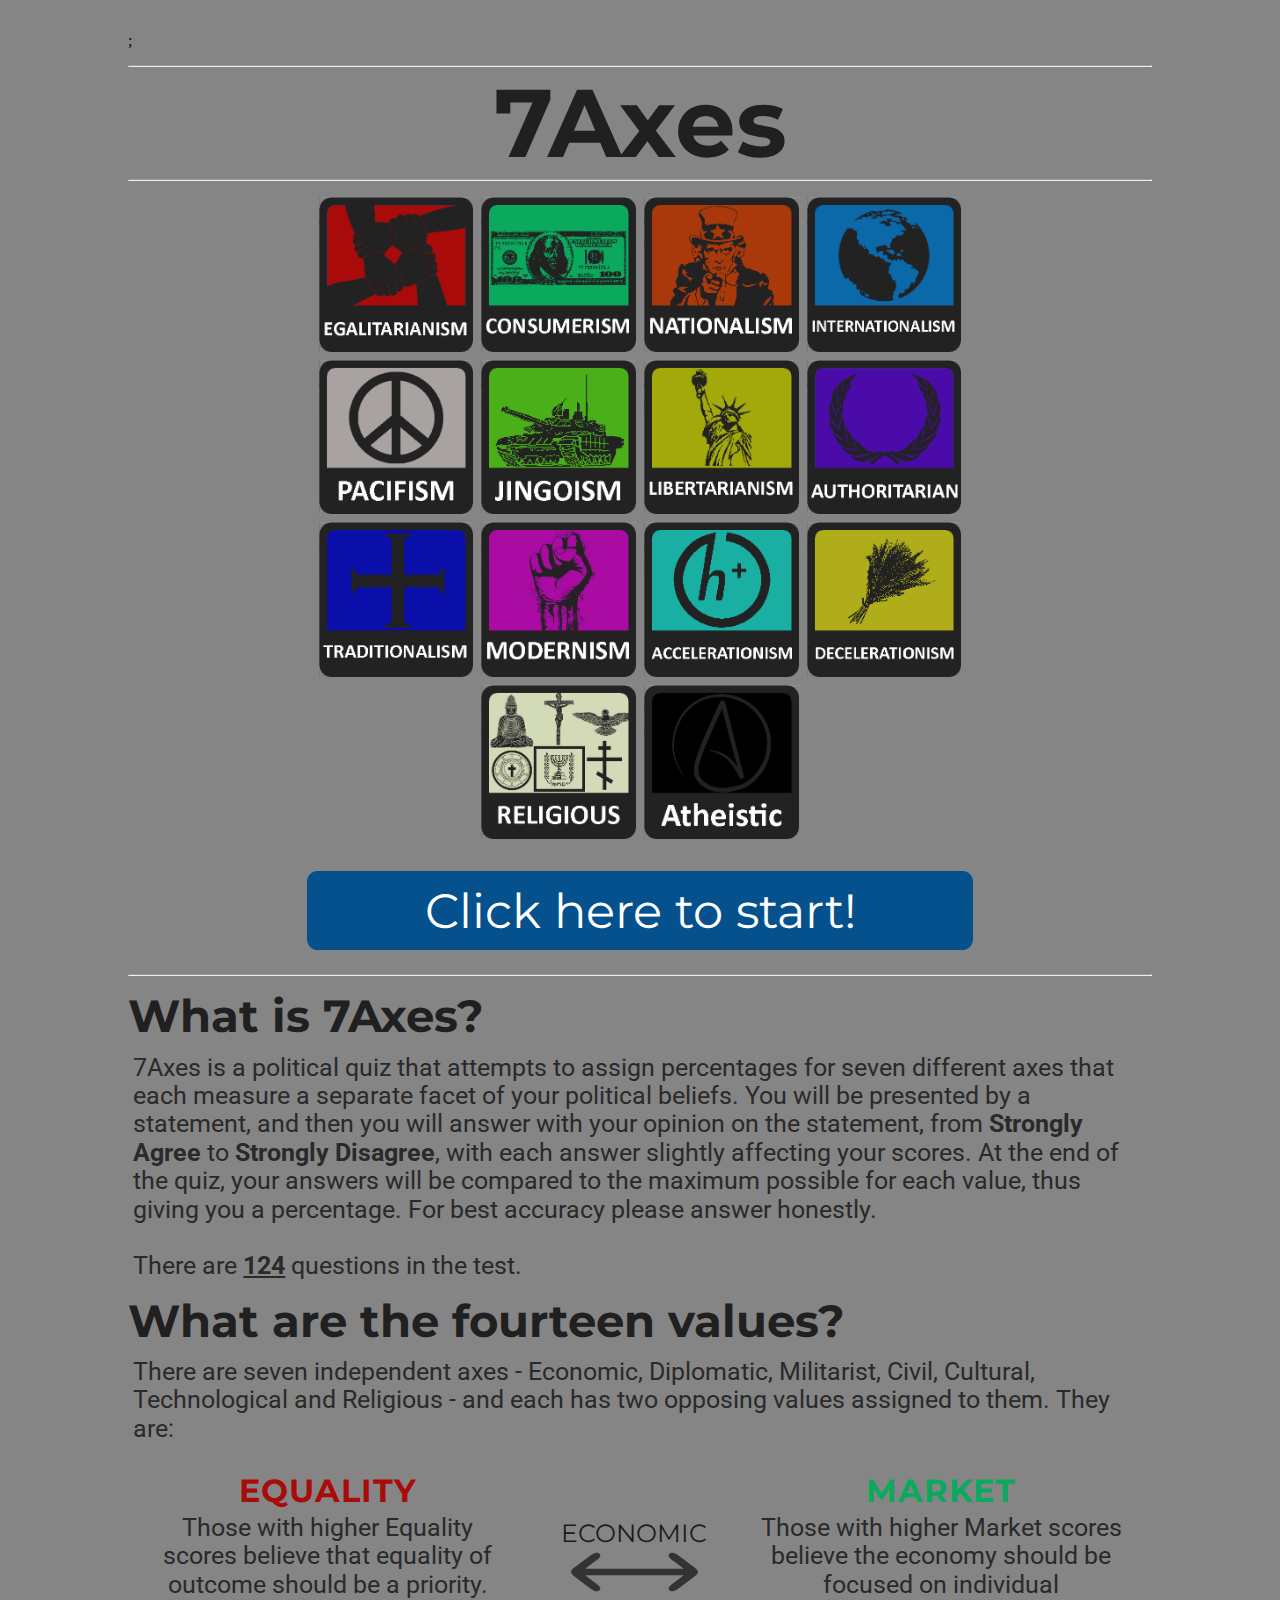
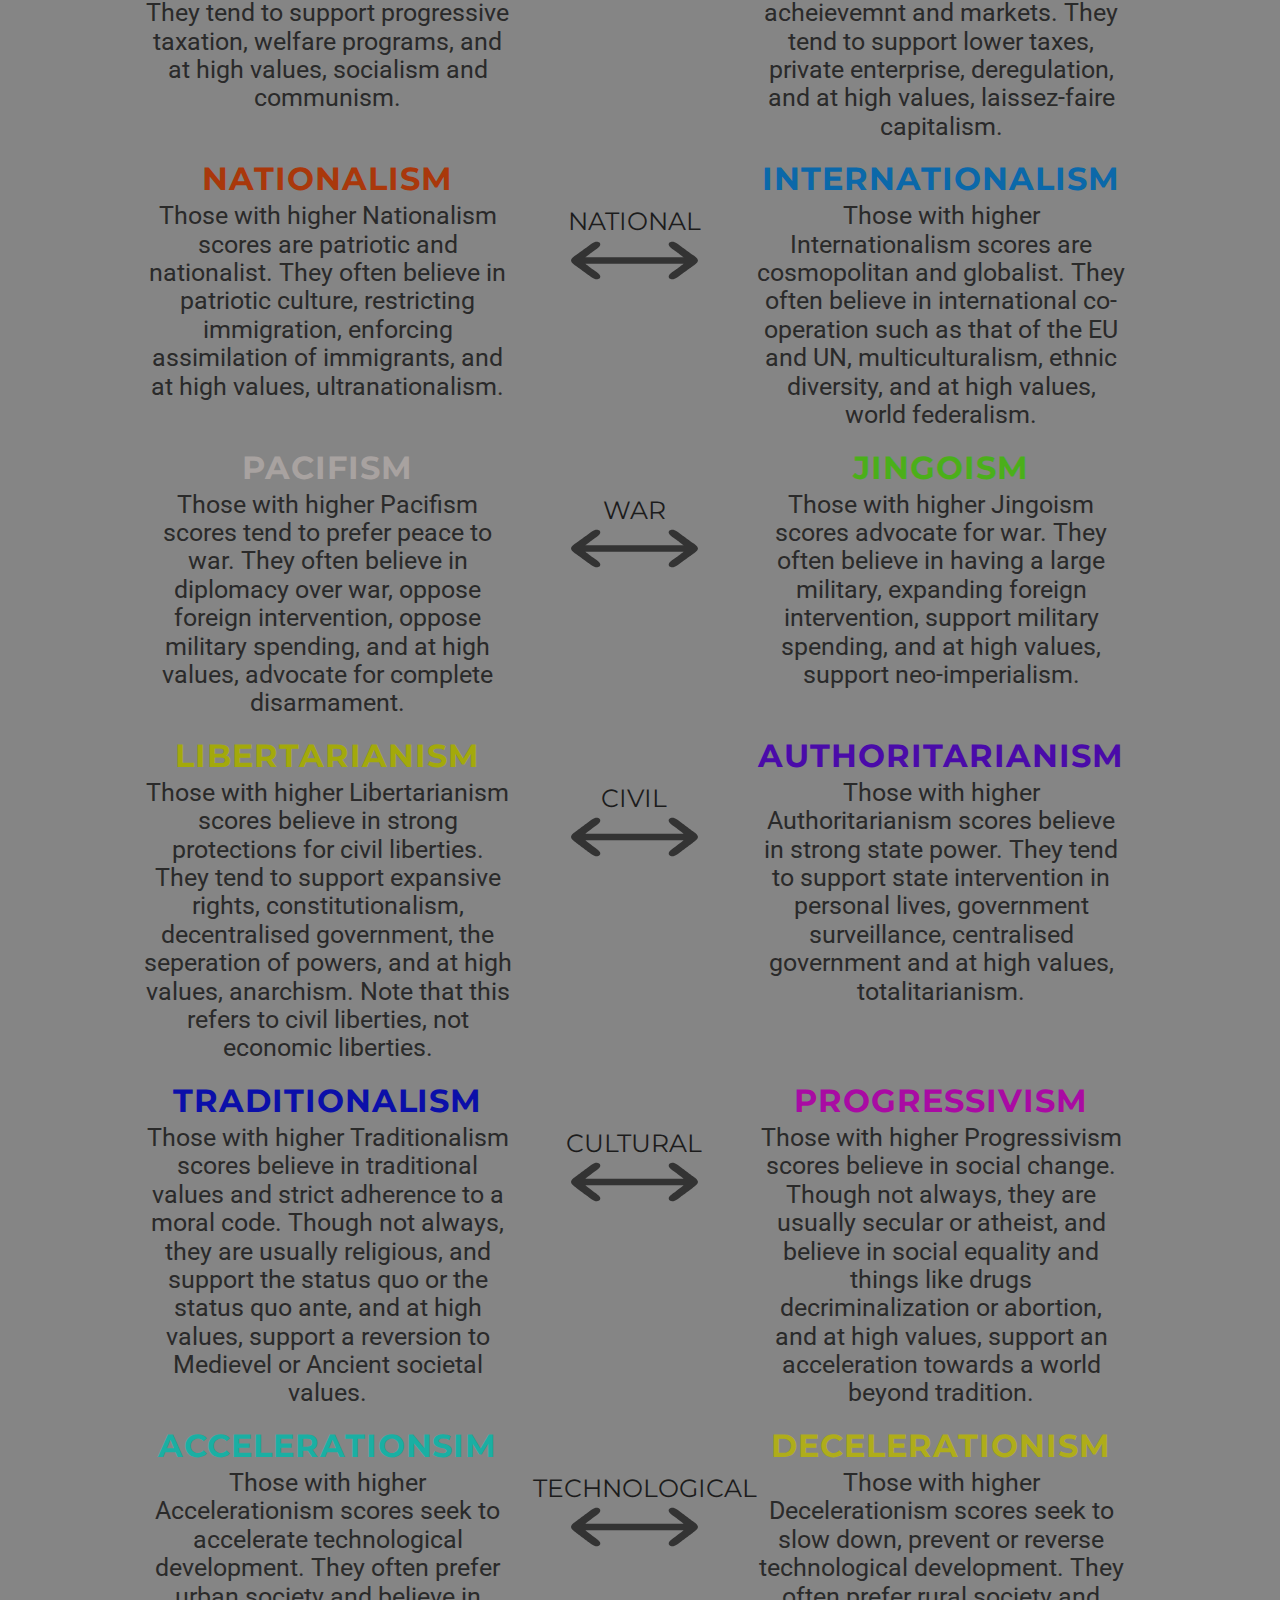
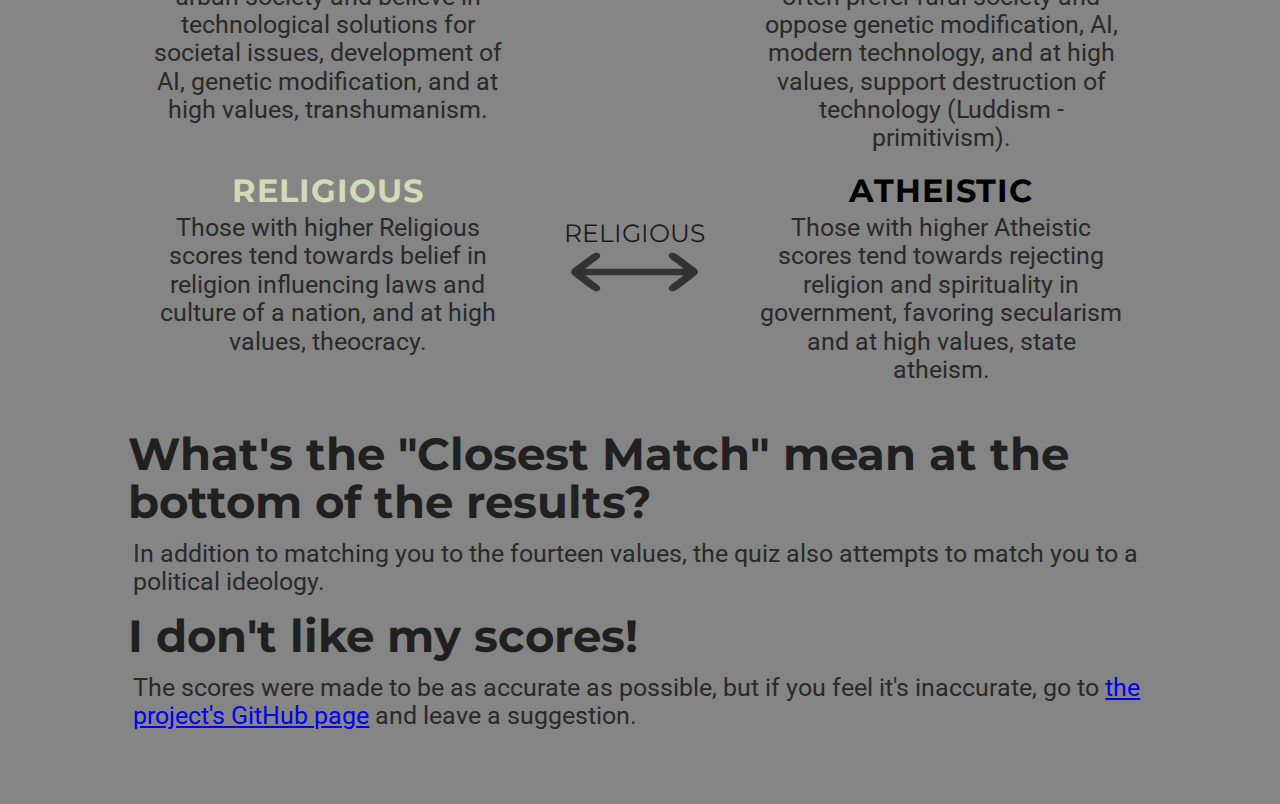
==== index.html @ 99ab6bab "Update index.html" ====
<head>
<link href="https://fonts.googleapis.com/css?family=Montserrat:300,400,700|Roboto:400,700" rel="stylesheet">
<link href='style.css' rel='stylesheet' type='text/css'>
<title>7Axes</title>
<link rel="icon" type="x-icon" href="icon.png">
<link rel="shortcut icon" type="x-icon" href="icon.png">
<meta charset="utf-8">
;


</script>

<div class="explanation_bg">
</div>
<hr>

</head>
<body>
<h1>7Axes</h1>
<hr>
<div class="center">
    <a href="#anchor"><img src="value_images/equality.png" class="quadcolumn"></a>
    <a href="#anchor"><img src="value_images/markets.png" class="quadcolumn"></a>
    <a href="#anchor"><img src="value_images/nation.png" class="quadcolumn"></a>
    <a href="#anchor"><img src="value_images/globe.png" class="quadcolumn"></a>
    <a href="#anchor"><img src="value_images/pacifism.png" class="quadcolumn"></a>
    <a href="#anchor"><img src="value_images/jingoism.png" class="quadcolumn"></a>
    <a href="#anchor"><img src="value_images/liberty.png" class="quadcolumn"></a>
    <a href="#anchor"><img src="value_images/authority.png" class="quadcolumn"></a>
    <a href="#anchor"><img src="value_images/tradition.png" class="quadcolumn"></a>
    <a href="#anchor"><img src="value_images/progress.png" class="quadcolumn"></a>
    <a href="#anchor"><img src="value_images/accel.png" class="quadcolumn"></a>
    <a href="#anchor"><img src="value_images/decel.png" class="quadcolumn"></a>
    <a href="#anchor"><img src="value_images/religious.png" class="quadcolumn"></a>
    <a href="#anchor"><img src="value_images/atheistic.png" class="quadcolumn"></a>
</div>
<br>
<button class="button" onclick="location.href='instructions.html';" style="font-size:36pt;">Click here to start!</button>
<br><hr>
<h2>What is 7Axes?</h2>
    <p>7Axes is a political quiz that attempts to assign percentages for seven different axes that each measure a separate facet of your political beliefs. You will be presented by a statement, and then you will answer with your opinion on the statement, from <b>Strongly Agree</b> to <b>Strongly Disagree</b>, with each answer slightly affecting your scores. At the end of the quiz, your answers will be compared to the maximum possible for each value, thus giving you a percentage. For best accuracy please answer honestly. <br /><br />
    There are <b><u><span id="numOfQuestions"></span></u></b> questions in the test.</p>

<h2><a id="anchor">What are the fourteen values?</a></h2>
    <p>There are seven independent axes - Economic, Diplomatic, Militarist, Civil, Cultural, Technological and Religious - and each has two opposing values assigned to them. They are:</p>
    <div class="explanation_bg">
        <div class="spacer">
            <div class="explanation_blurb_left">
                <p class="value"><b style="color:#a90b0b;">EQUALITY</b></p>
                <p class="blurb-text">
                    Those with higher Equality scores believe that equality of outcome should be a priority. They tend to support progressive taxation, welfare programs, and at high values, socialism and communism.
                </p>
            </div>
            <div class="explanation_axis">
                <p class="axis_name">ECONOMIC</p>
                <img class="arrow" src="double_arrow.svg"></img>
            </div>
            <div class="explanation_blurb_right">
                <p class="value"><b style="color:#0ba95d;">MARKET</b></p>
                <p class="blurb-text">
                    Those with higher Market scores believe the economy should be focused on individual acheievemnt and markets. They tend to support lower taxes, private enterprise, deregulation, and at high values, laissez-faire capitalism.
                </p>
            </div>
        </div>
        <div class="spacer">
            <div class="explanation_blurb_left">
                <p class="value"><b style="color:#a9380b;">NATIONALISM</b></p>
                <p class="blurb-text">
                    Those with higher Nationalism scores are patriotic and nationalist. They often believe in patriotic culture, restricting immigration, enforcing assimilation of immigrants, and at high values, ultranationalism.
                </p>
            </div>
            <div class="explanation_axis">
                <p class="axis_name">NATIONAL</p>
                <img class="arrow" src="double_arrow.svg"></img>
            </div>
            <div class="explanation_blurb_right">
                <p class="value"><b style="color:#0b68a9;">INTERNATIONALISM</b></p>
                <p class="blurb-text">
                    Those with higher Internationalism scores are cosmopolitan and globalist. They often believe in international co-operation such as that of the EU and UN, multiculturalism, ethnic diversity, and at high values, world federalism.
                </p>
            </div>
        </div>
        <div class="spacer">
            <div class="explanation_blurb_left">
                <p class="value"><b style="color:#a8a2a0;">PACIFISM</b></p>
                <p class="blurb-text">
                    Those with higher Pacifism scores tend to prefer peace to war. They often believe in diplomacy over war, oppose foreign intervention, oppose military spending, and at high values, advocate for complete disarmament.
                </p>
            </div>
            <div class="explanation_axis">
                <p class="axis_name">WAR</p>
                <img class="arrow" src="double_arrow.svg"></img>
            </div>
            <div class="explanation_blurb_right">
                <p class="value"><b style="color:#4baf1a;">JINGOISM</b></p>
                <p class="blurb-text">
                    Those with higher Jingoism scores advocate for war. They often believe in having a large military, expanding foreign intervention, support military spending, and at high values, support neo-imperialism.
                </p>
            </div>
        </div>
        <div class="spacer">
            <div class="explanation_blurb_left">
                <p class="value"><b style="color:#a3a90b;">LIBERTARIANISM</b></p>
                <p class="blurb-text">
                    Those with higher Libertarianism scores believe in strong protections for civil liberties. They tend to support expansive rights, constitutionalism, decentralised government, the seperation of powers, and at high values, anarchism. Note that this refers to civil liberties, not economic liberties.
                </p>
            </div>
            <div class="explanation_axis">
                <p class="axis_name">CIVIL</p>
                <img class="arrow" src="double_arrow.svg"></img>
            </div>
            <div class="explanation_blurb_right">
                <p class="value"><b style="color:#4a0ba9;">AUTHORITARIANISM</b></p>
                <p class="blurb-text">
                    Those with higher Authoritarianism scores believe in strong state power. They tend to support state intervention in personal lives, government surveillance, centralised government and at high values, totalitarianism.
                </p>
            </div>
        </div>
        <div class="spacer">
            <div class="explanation_blurb_left">
                <p class="value"><b style="color:#0b0fa9;">TRADITIONALISM</b></p>
                <p class="blurb-text">
                    Those with higher Traditionalism scores believe in traditional values and strict adherence to a moral code. Though not always, they are usually religious, and support the status quo or the status quo ante, and at high values, support a reversion to Medievel or Ancient societal values.
                </p>
            </div>
            <div class="explanation_axis">
                <p class="axis_name">CULTURAL</p>
                <img class="arrow" src="double_arrow.svg"></img>
            </div>
            <div class="explanation_blurb_right">
                <p class="value"><b style="color:#a90ba3;">PROGRESSIVISM</b></p>
                <p class="blurb-text">
                    Those with higher Progressivism scores believe in social change. Though not always, they are usually secular or atheist, and believe in social equality and things like drugs decriminalization or abortion, and at high values, support an acceleration towards a world beyond tradition.
                </p>
            </div>
        </div>
        <div class="spacer">
            <div class="explanation_blurb_left">
                <p class="value"><b style="color:#1aafa3;">ACCELERATIONSIM</b></p>
                <p class="blurb-text">
                    Those with higher Accelerationism scores seek to accelerate technological development. They often prefer urban society and believe in technological solutions for societal issues, development of AI, genetic modification, and at high values, transhumanism.
                </p>
            </div>
            <div class="explanation_axis">
                <p class="axis_name">TECHNOLOGICAL</p>
                <img class="arrow" src="double_arrow.svg"></img>
            </div>
            <div class="explanation_blurb_right">
                <p class="value"><b style="color:#afad1a;">DECELERATIONISM</b></p>
                <p class="blurb-text">
                    Those with higher Decelerationism scores seek to slow down, prevent or reverse technological development. They often prefer rural society and oppose genetic modification, AI, modern technology, and at high values, support destruction of technology (Luddism - primitivism).
                </p>
            </div>
        </div>
        <div class="spacer">
            <div class="explanation_blurb_left">
                <p class="value"><b style="color:#d2dab7;">RELIGIOUS</b></p>
                <p class="blurb-text">
                    Those with higher Religious scores tend towards belief in religion influencing laws and culture of a nation, and at high values, theocracy.
                </p>
            </div>
            <div class="explanation_axis">
                <p class="axis_name">RELIGIOUS</p>
                <img class="arrow" src="double_arrow.svg"></img>
            </div>
            <div class="explanation_blurb_right">
                <p class="value"><b style="color:#000000;">ATHEISTIC</b></p>
                <p class="blurb-text">
                     Those with higher Atheistic scores tend towards rejecting religion and spirituality in government, favoring secularism and at high values, state atheism.
                </p>
            </div>
        </div>
        <br/>
    </div>

<h2 style="margin-top: 17pt;">What's the "Closest Match" mean at the bottom of the results?</h2>
    <p>In addition to matching you to the fourteen values, the quiz also attempts to match you to a political ideology.</p>
<h2>I don't like my scores!</h2>
    <p>The scores were made to be as accurate as possible, but if you feel it's inaccurate, go to <a href="https://github.com/Tomaasci/better7axes/">the project's GitHub page</a> and leave a suggestion.</p> <br/>
<br>

<!-- This is the script for the page itself -->
<script type="application/javascript"src="questions.js"></script>
<script type="text/javascript">
    document.getElementById("numOfQuestions").innerHTML = questions.length;
</script>
</body>
---- style.css ----
html {
    background-color: #858585;
    padding: 0px;
    scroll-behavior: smooth;
}
body {
    width: 80%;
    min-height: calc(100vh - 4em);
    margin: 0 auto;
    padding: 2em;
    background-color: #858585;
    border-color: #858585;
    border-left-style: solid;
    border-right-style: solid;
    border-width: 20px;
}
p {
    color: #2a2a2a;
    font-family: 'Roboto', sans-serif;
    font-size: 18.5pt;
    line-height: 1.15;
    margin: 4pt;
}

p.value {
    margin-top: 22px;
    margin-bottom: 22px;
    text-indent: -16pt;
    margin-left: 20pt;
    font-size: 24pt;
    line-height: 2.11666656px;
    letter-spacing: 0.03em;
    font-family: 'Montserrat';
}

p.axis_name {
    margin-top: 50px;
    color: #1c1c1c;
    font-size: 19pt;
    font-family: 'Montserrat';
}
p.question {
    margin: 16pt auto;
    color: #202020;
    font-family: 'Montserrat', sans-serif;
    font-weight: normal;
    width: 70%;
    min-width: 500pt;
    min-height: 144pt;
    background-color: #858585;
    padding: 16pt;
    border-radius: 16pt;
    font-size: 36pt;
    display: flex;
    justify-content: center;
    align-items: center;
    text-align: center;

}
h1 {
    color: #202020;
    font-family: 'Montserrat', sans-serif;
    font-size: 72pt;
    text-align: center;
    line-height: 72pt;
    margin-top: 0pt;
    margin-bottom: 0pt;
}
h2 {
    color: #202020;
    font-family: 'Montserrat', sans-serif;
    font-size: 34pt;
    line-height: 36pt;
    margin-top: 12pt;
    margin-bottom: 10pt;
}
li {
    font-size: 16pt;
    text-indent: 16pt;
}
a {
    font-family: inherit;
}
div.center {
    background-color: #858585;
    font-family: 'Montserrat', sans-serif;
    border-radius: 8pt;
    padding: 6pt;
    color: gray;
    width: 50%;
    min-width: 488pt;
    text-align: center;
    text-decoration: none;
    display: block;
    font-size: 24pt;
    margin: auto;
}
img.quadcolumn {
    width: 23.75%;
    transition: transform .3s;
}
img.quadcolumn:hover {
    transform: scale(1.05);
  }
div.quadcolumn {
    width: 23.75%;
}
div.axis_name {
    color: #202020;
    font-size: 19pt;
    font-family: 'Montserrat';
    display: inline-block;
    padding-bottom: 8.65pt;
}
.spacer {
    display: flex;
}
.spacer > div{
    margin-top: 10px;
    display: inline-block;
    *display: inline; /* For IE7 */
    text-align: center;
}
.button {
    background-color: #05518e;
    font-family: 'Montserrat', sans-serif;
    border: none;
    border-radius: 8pt;
    color: white;
    padding: 8pt;
    width: 50%;
    min-width: 500pt;
    text-align: center;
    text-decoration: none;
    display: block;
    font-size: 24pt;
    margin: -2px auto;
    cursor: pointer;
}
.button:hover, .button:focus { background: #000000; }
.stronglyAgree { background: #004e06; }
.stronglyAgree:hover, .stronglyAgree:focus { background: #000000; }
.agree { background: #32a13a; }
.agree:hover, .agree:focus { background: #000000; }
.somewhatAgree { background: #67de6f; }
.somewhatAgree:hover, .agree:focus { background: #000000; }
.neutral { background: #5c5c5c; }
.neutral:hover, .neutral:focus { background: #000000; }
.somewhatDisagree { background: #df6868; }
.somewhatDisagree:hover, .disagree:focus { background: #000000; }
.disagree { background: #a13232; }
.disagree:hover, .disagree:focus { background: #000000; }
.stronglyDisagree { background: #4e0000; }
.stronglyDisagree:hover, .stronglyDisagree:focus { background: #000000; }

.small_button, .small_button_off {
    background-color: #202020;
    font-family: 'Montserrat', sans-serif;
    border: none;
    border-radius: 8pt;
    color: gray;
    padding: 8pt;
    width: 10%;
    min-width: 100pt;
    text-align: center;
    text-decoration: none;
    display: block;
    font-size: 18pt;
    margin: -2px auto;
    cursor: pointer;
}

.small_button:hover, .small_button:focus {
    background: #222;
}

.small_button_off {
    background-color: #858585;
    color: #202020;
    border: 2px solid #888;
    cursor: not-allowed;
    margin: -4px auto;
}
.arrow {
    width: 60%;
    height: auto;
}
div.explanation_blurb_left {
    vertical-align: top;
    width: 37%;
    margin-left: 1%;
    margin-right: 1%;
}
div.explanation_blurb_right {
    vertical-align: top;
    width: 37%;
    margin-left: 1%;
    margin-right: 1%;
}
div.explanation_axis {
    width: 20.9%;
    vertical-align: top;
}
div.axis {
    width: 100%;
    display: flex;
    align-items: center;
    justify-content: center;
}
div.bar {
    height: 36pt;
    line-height: 36pt;
    padding: 8pt;
    margin-top: 4pt;
    margin-bottom: 4pt;
    border-width: 4px;
    border-right-width: 1px;
    border-top-style: solid;
    border-bottom-style: solid;
    border-color: #202020;
    background-color: #858585;
    display: block;
    width: 50%;
}
div.text-wrapper {
    font-family: 'Montserrat', sans-serif;
    font-size: 36pt;
    line-height: 36pt;
    color: #222222;
    display: inline-block;
}
div.equality {
    background-color: #ff0000;
    text-align: left;
    border-right-style: solid;
}
div.wealth {
    background-color: #00bb66;
    text-align: right;
    border-left-style: solid;
}
div.liberty {
    background-color: #fff000;
    text-align: left;
    border-right-style: solid;
}
div.authority {
    background-color: #000fff;
    text-align: right;
    border-left-style: solid;
}
div.peace { /* Globalism */
    background-color: #40c0ff;
    text-align: right;
    border-left-style: solid;
}
div.jingoism {
    background-color: #277700;
    text-align: left;
    border-right-style: solid;
}
div.pacifism {
    background-color: #c0c0c0;
    text-align: right;
    border-left-style: solid;
}
div.might { /*Nationalism IG*/
    background-color: #ffa000;
    text-align: left;
    border-right-style: solid;
}
div.progress {
    background-color: #ff00ff;
    text-align: right;
    border-left-style: solid;
}
div.tradition {
    background-color: #910091;
    text-align: left;
    border-right-style: solid;
}
div.accel {
    background-color: #00ffff;
    text-align: left;
    border-right-style: solid;
}
div.decel {
    background-color: #00ff00;
    text-align: right;
    border-left-style: solid;
}
div.religious {
    background-color: #eeffa0;
    text-align: left;
    border-right-style: solid;
}
div.atheistic {
    background-color: #000000;
    text-align: right;
    border-left-style: solid;
}
span.weight-300 {
    font-weight: 300;
}
.explanation_bg {
    background-color: #858585;
    border-radius: 25px;
    margin-top: 15px;
}
#banner {
    border-color: #121212;
    border-style: solid;
    border-width: 4px;
    border-radius: 12pt;
    display: block;
    margin: 12pt;
    margin-left: auto;
    margin-right: auto;
}
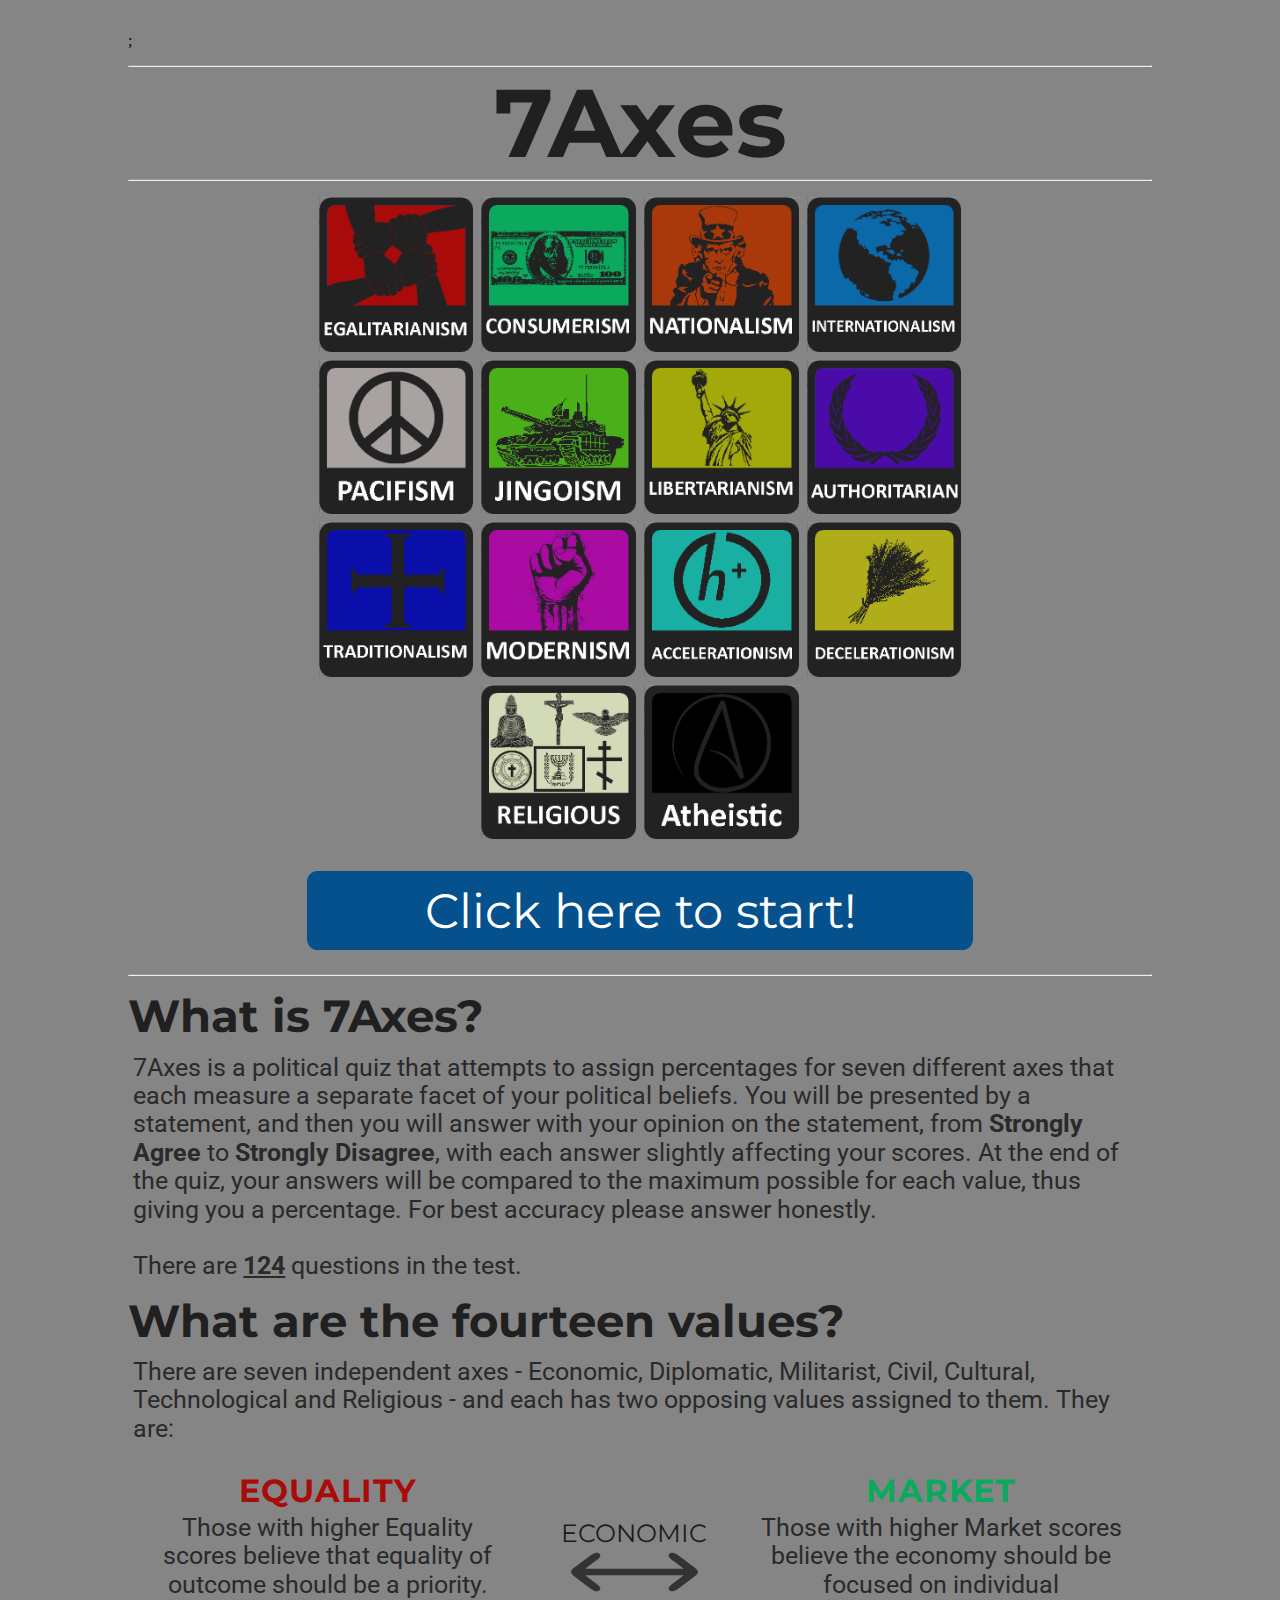
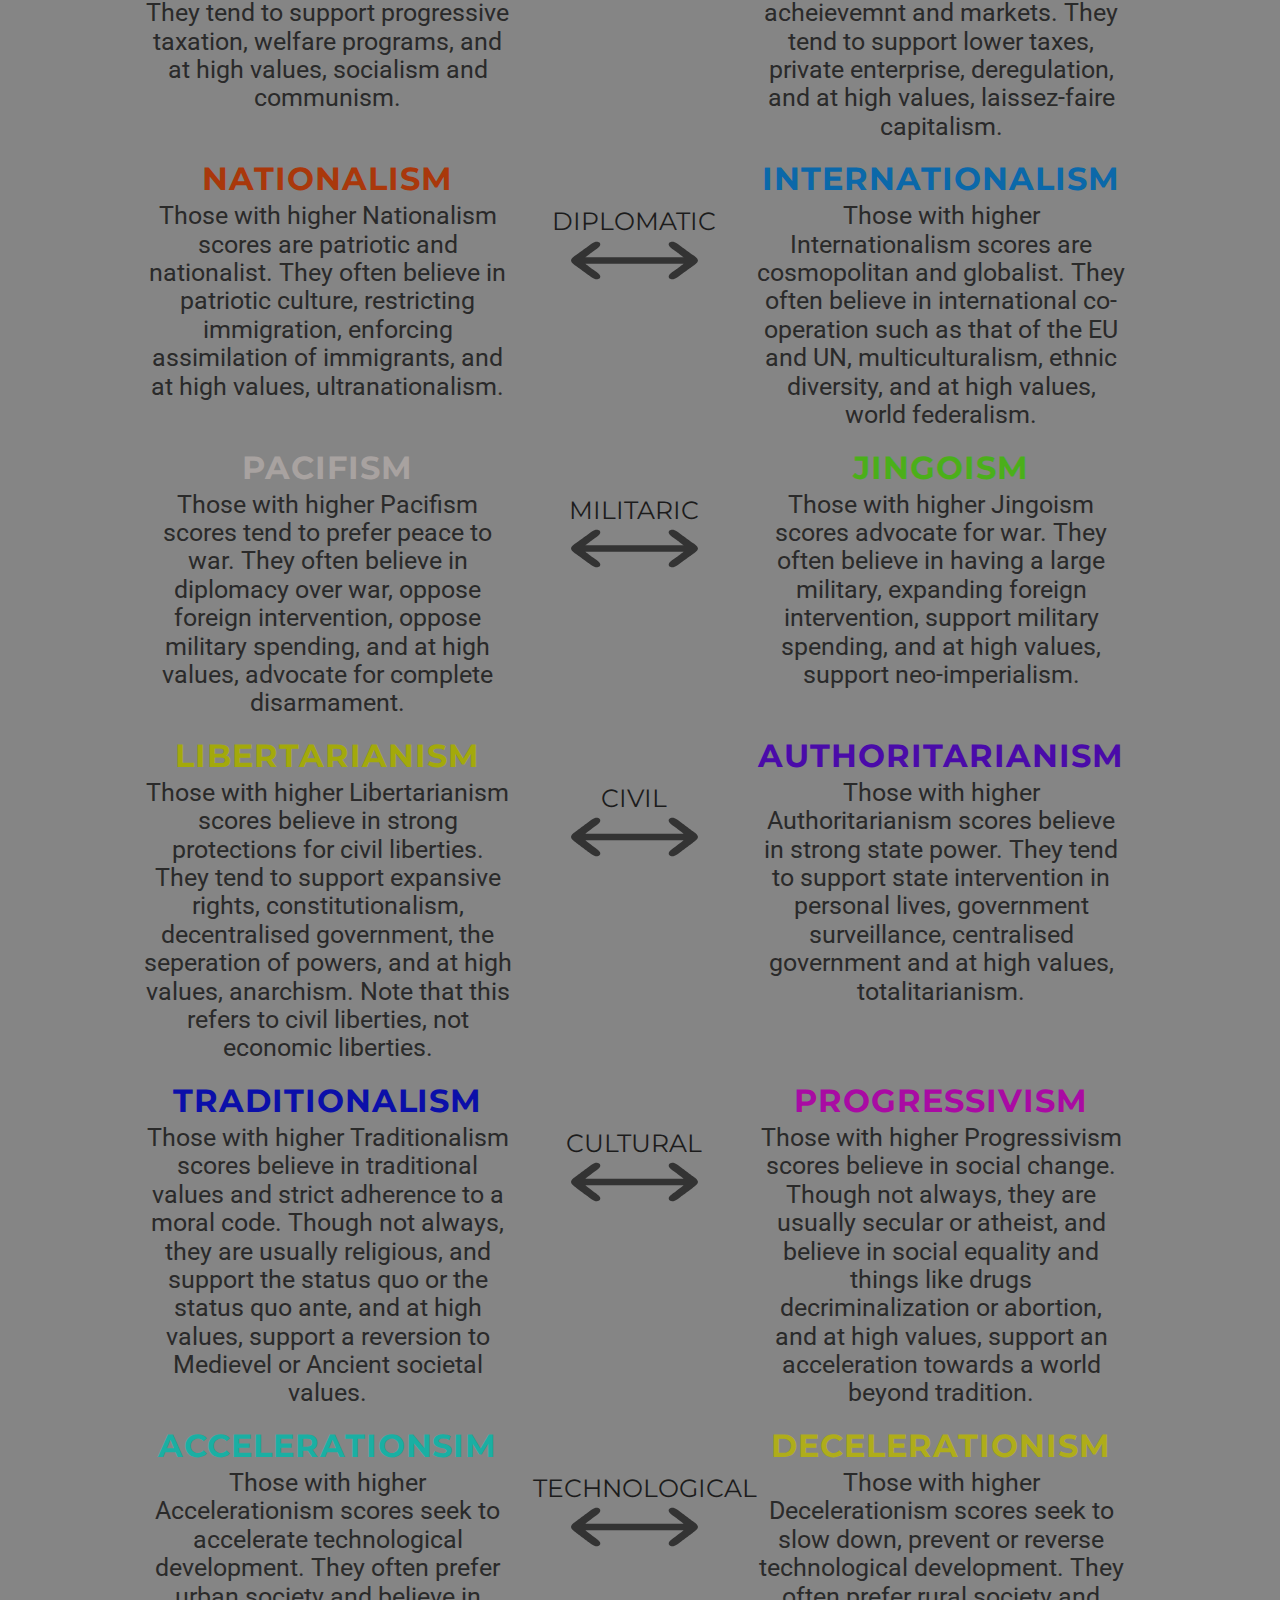
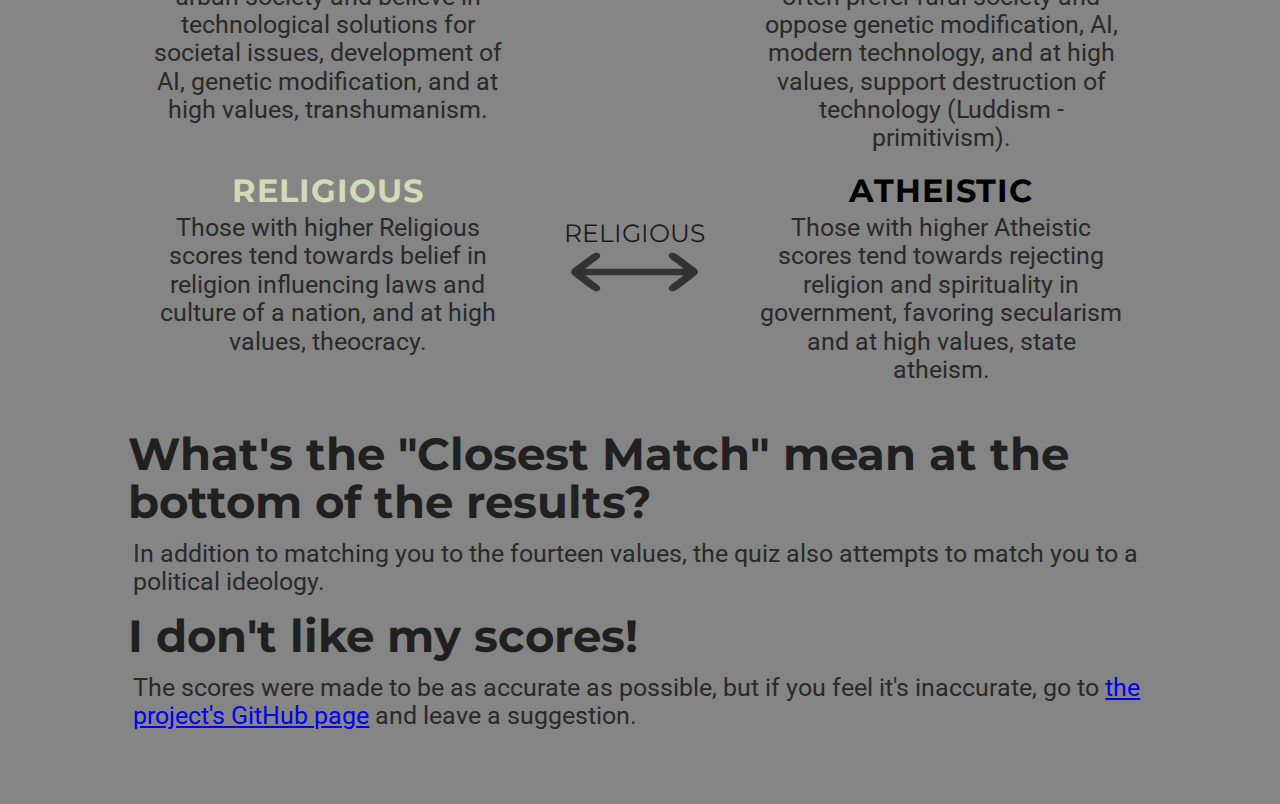
==== commit ffc33125: "Update index.html" ====
--- a/index.html
+++ b/index.html
@@ -70,7 +70,7 @@
                 </p>
             </div>
             <div class="explanation_axis">
-                <p class="axis_name">NATIONAL</p>
+                <p class="axis_name">DIPLOMATIC</p>
                 <img class="arrow" src="double_arrow.svg"></img>
             </div>
             <div class="explanation_blurb_right">
@@ -88,7 +88,7 @@
                 </p>
             </div>
             <div class="explanation_axis">
-                <p class="axis_name">WAR</p>
+                <p class="axis_name">MILITARIC</p>
                 <img class="arrow" src="double_arrow.svg"></img>
             </div>
             <div class="explanation_blurb_right">
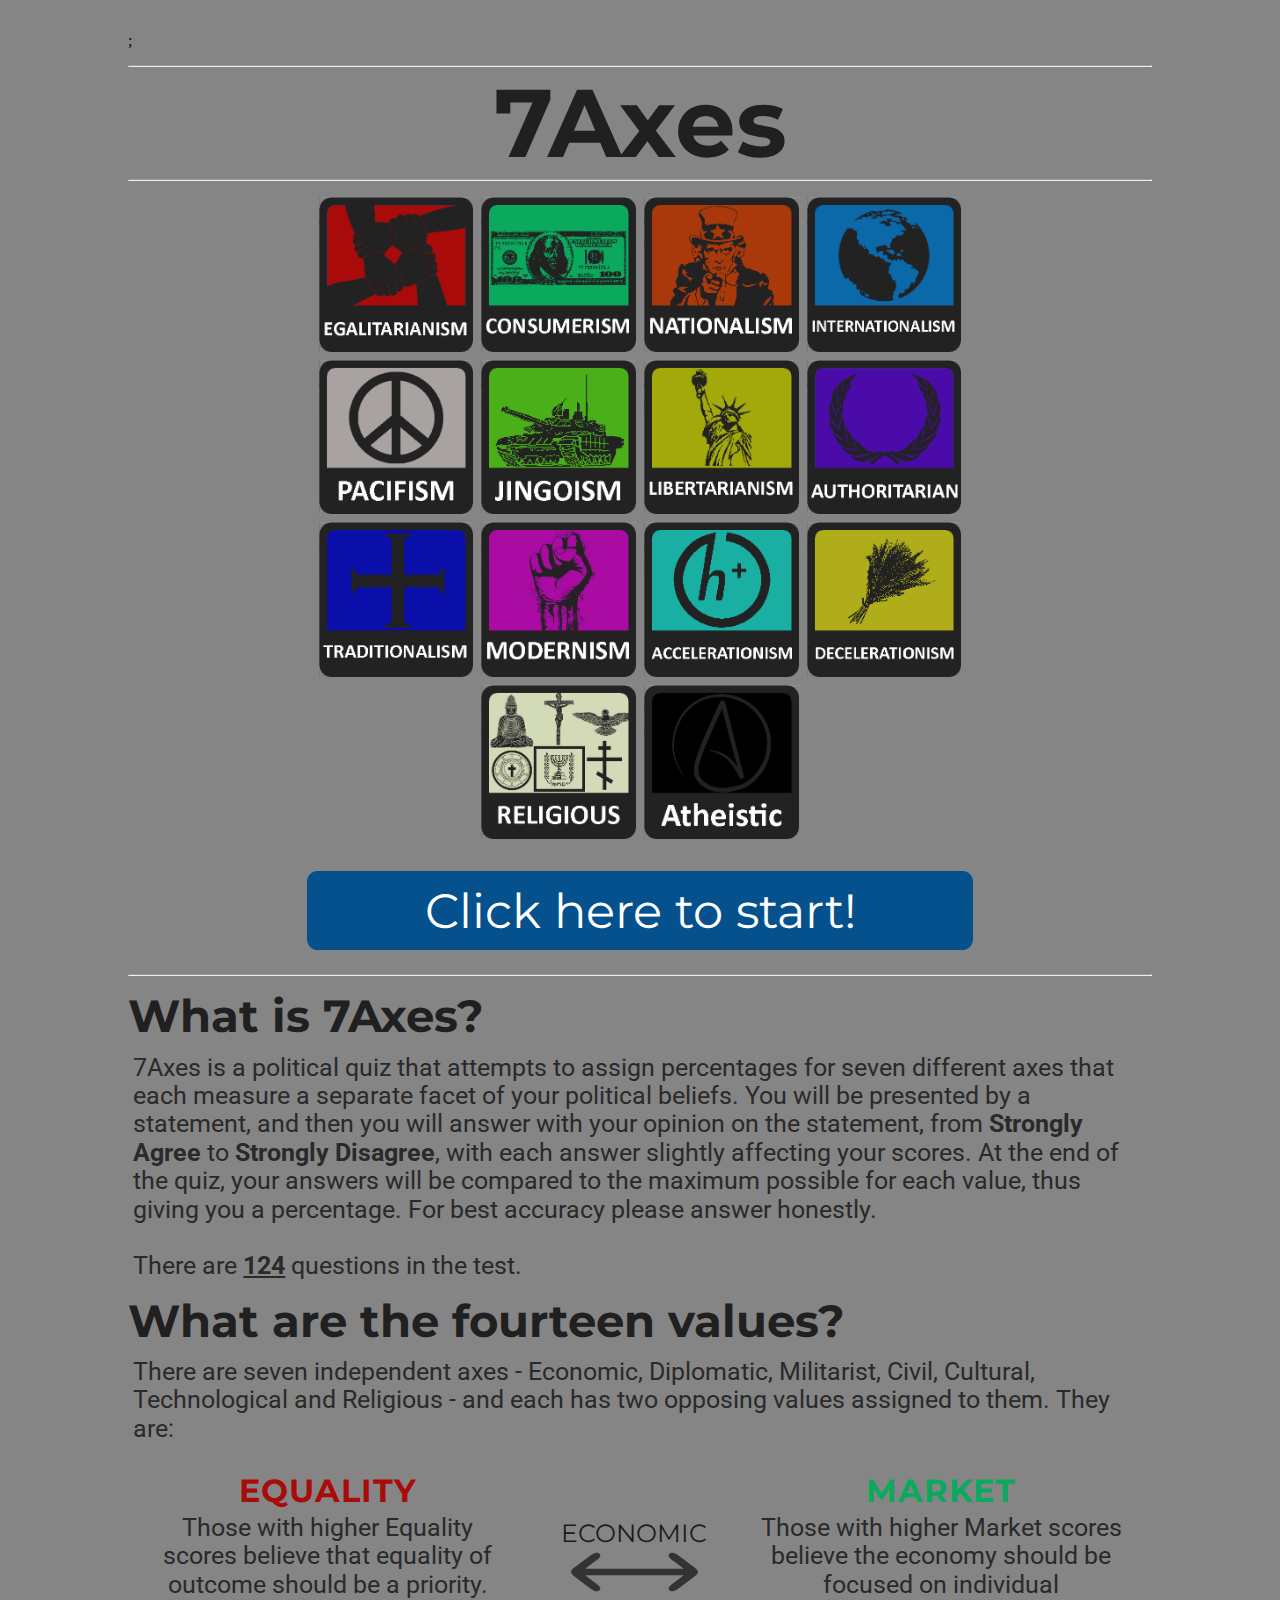
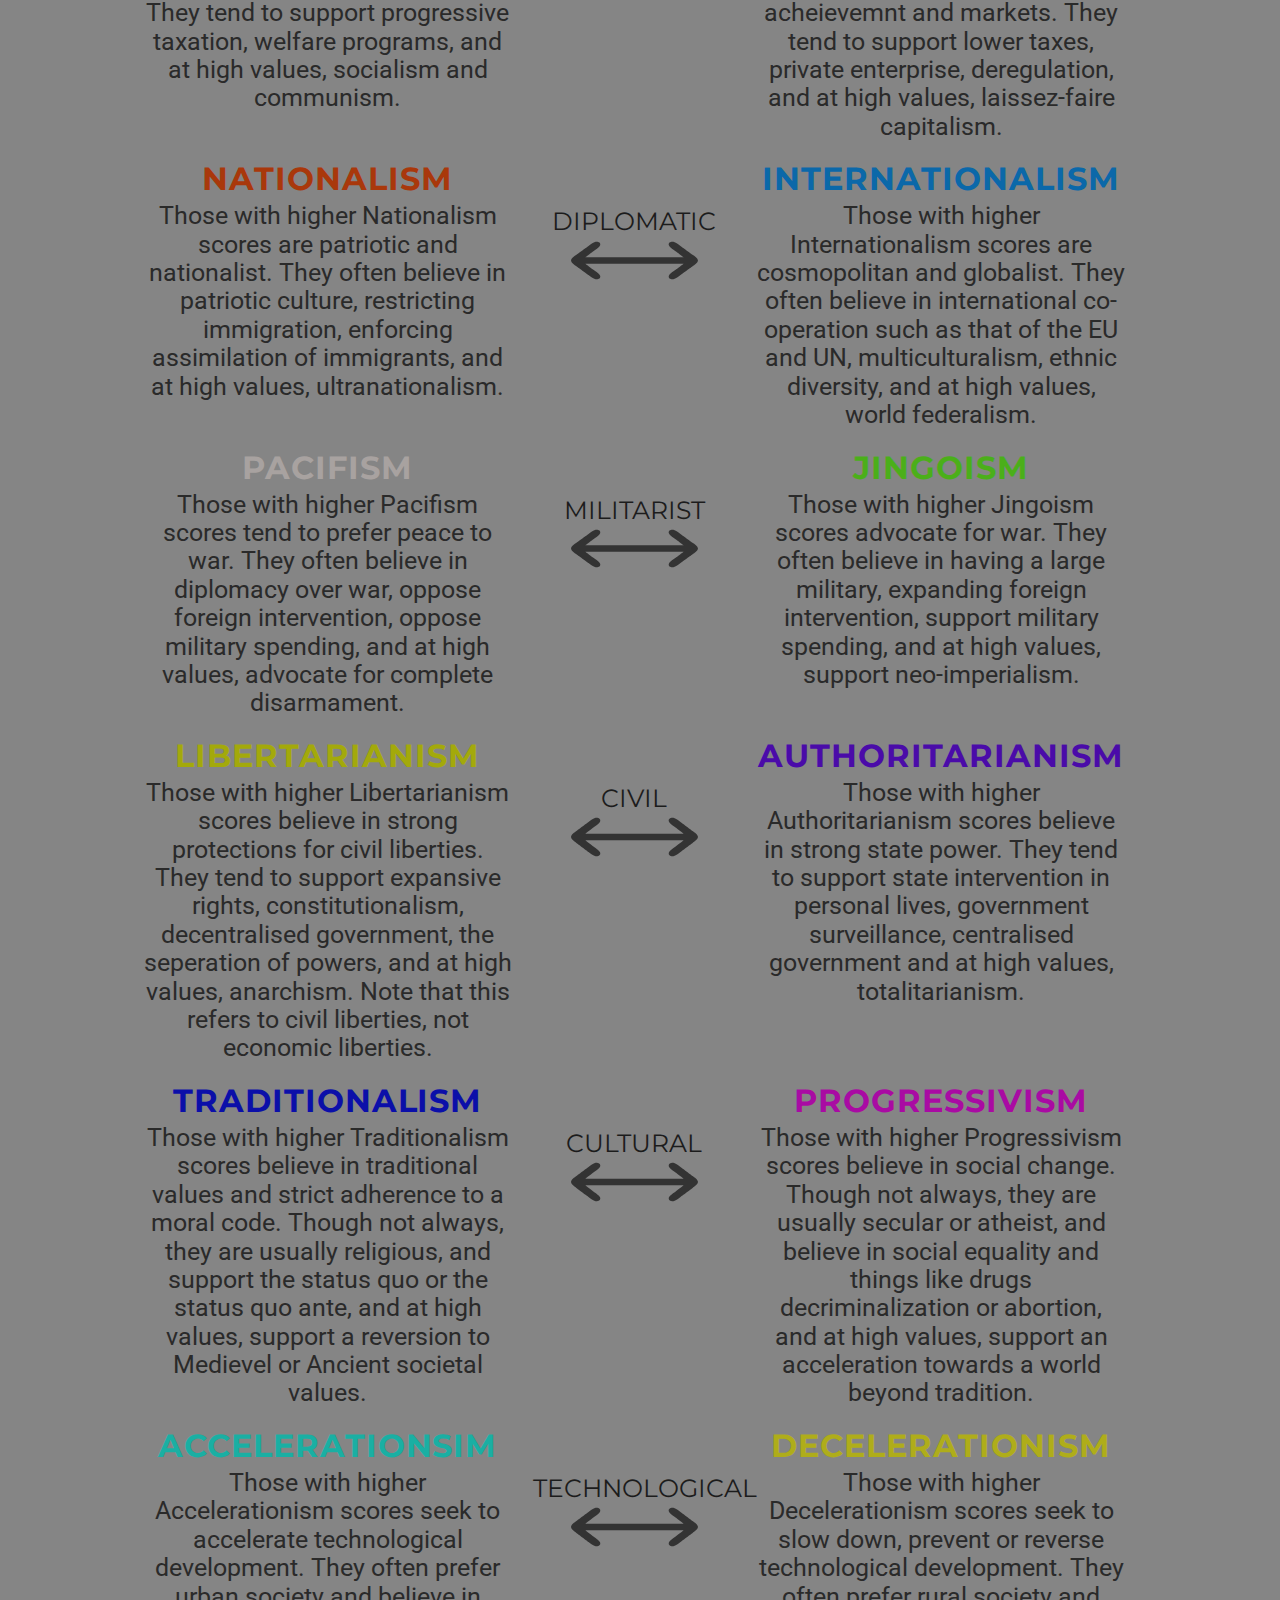
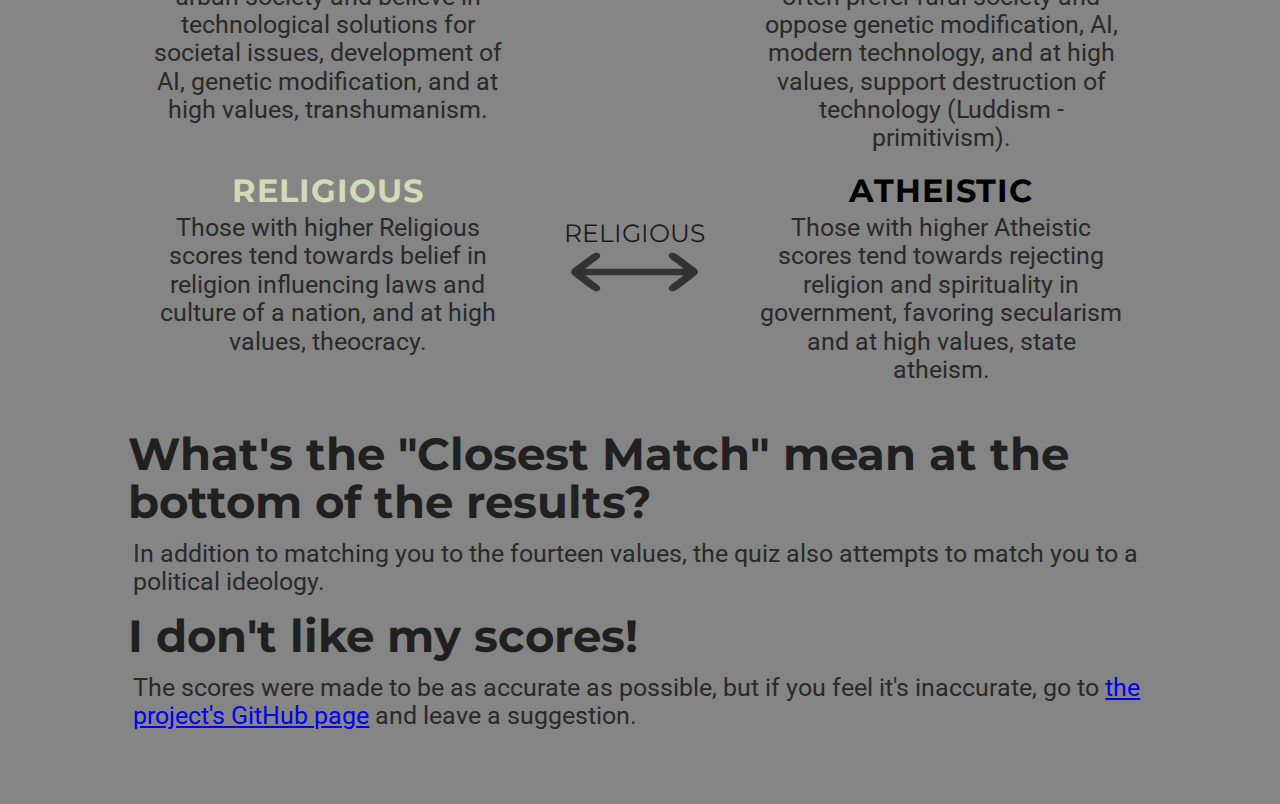
==== commit 6d7438fd: "Update index.html" ====
--- a/index.html
+++ b/index.html
@@ -88,7 +88,7 @@
                 </p>
             </div>
             <div class="explanation_axis">
-                <p class="axis_name">MILITARIC</p>
+                <p class="axis_name">MILITARIST</p>
                 <img class="arrow" src="double_arrow.svg"></img>
             </div>
             <div class="explanation_blurb_right">
--- a/style.css
+++ b/style.css
@@ -235,7 +235,7 @@
     border-right-style: solid;
 }
 div.wealth {
-    background-color: #00bb66;
+    background-color: #00CC00;
     text-align: right;
     border-left-style: solid;
 }
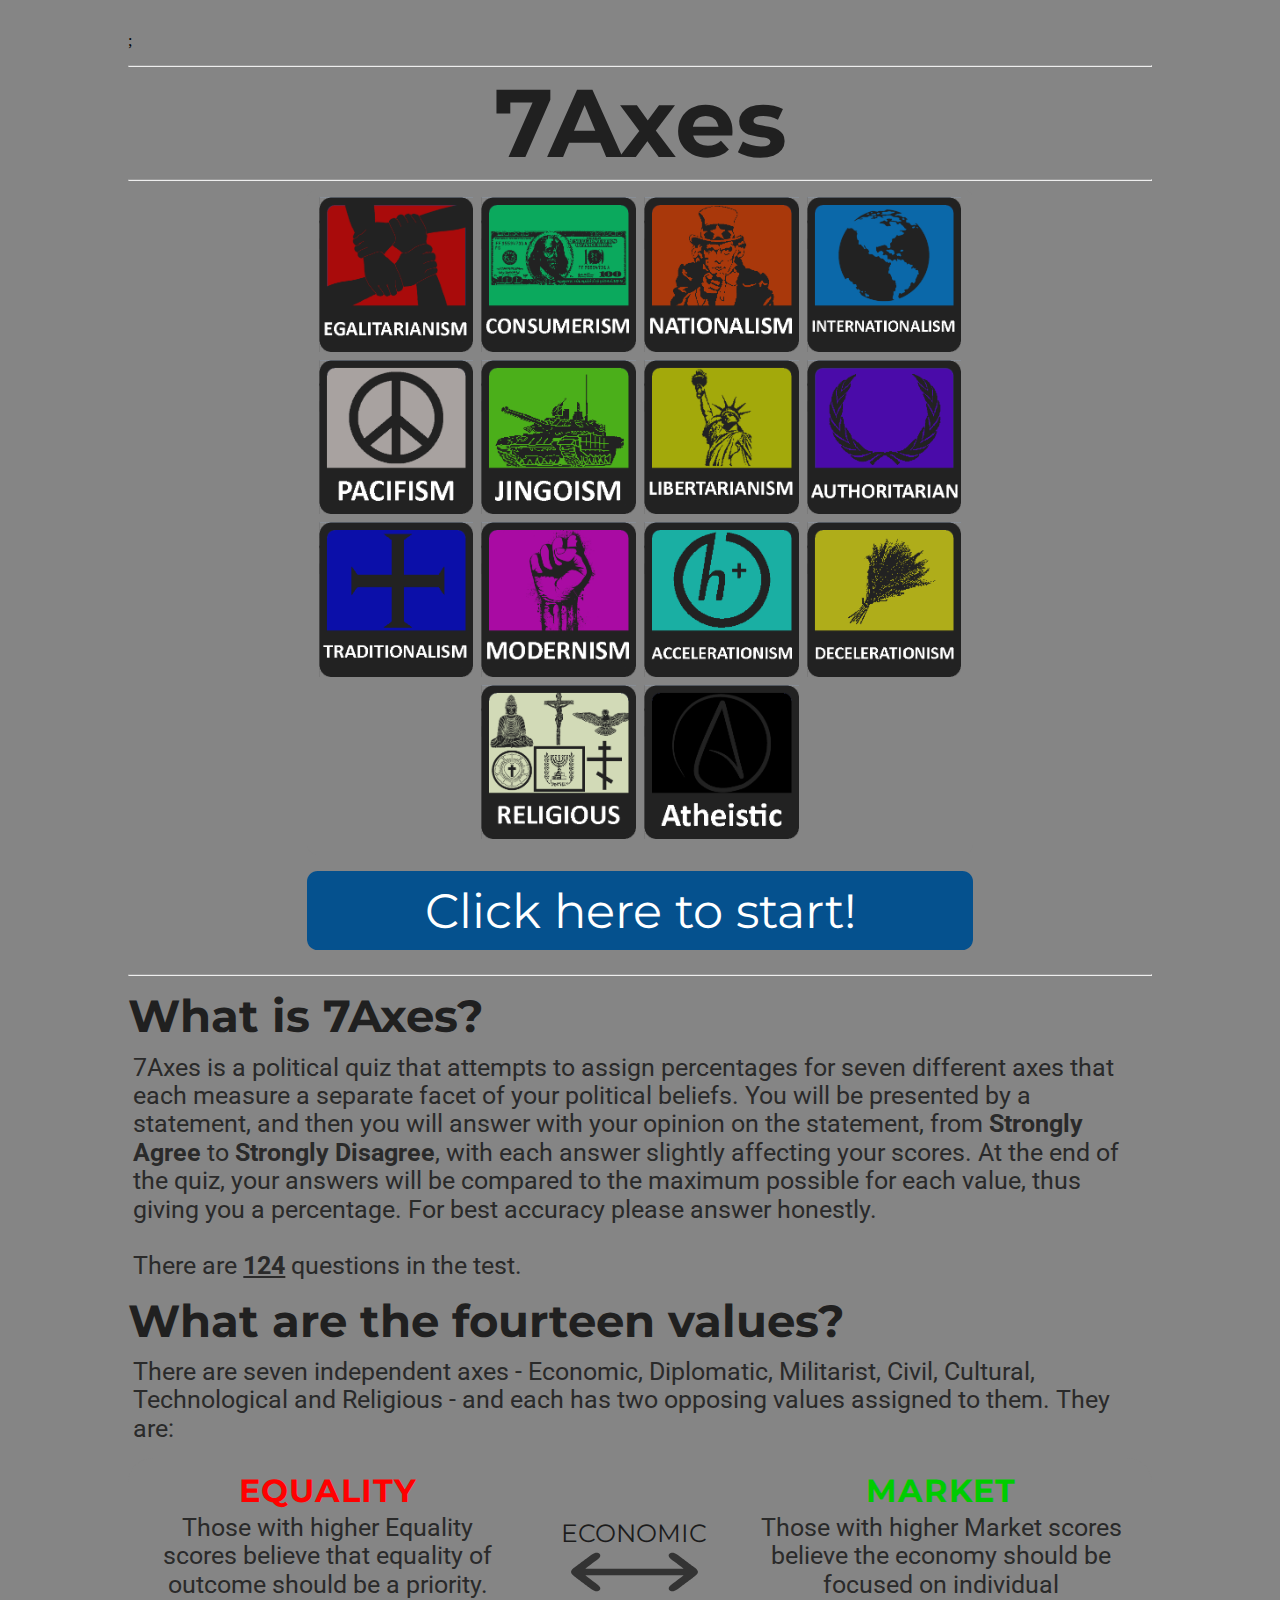
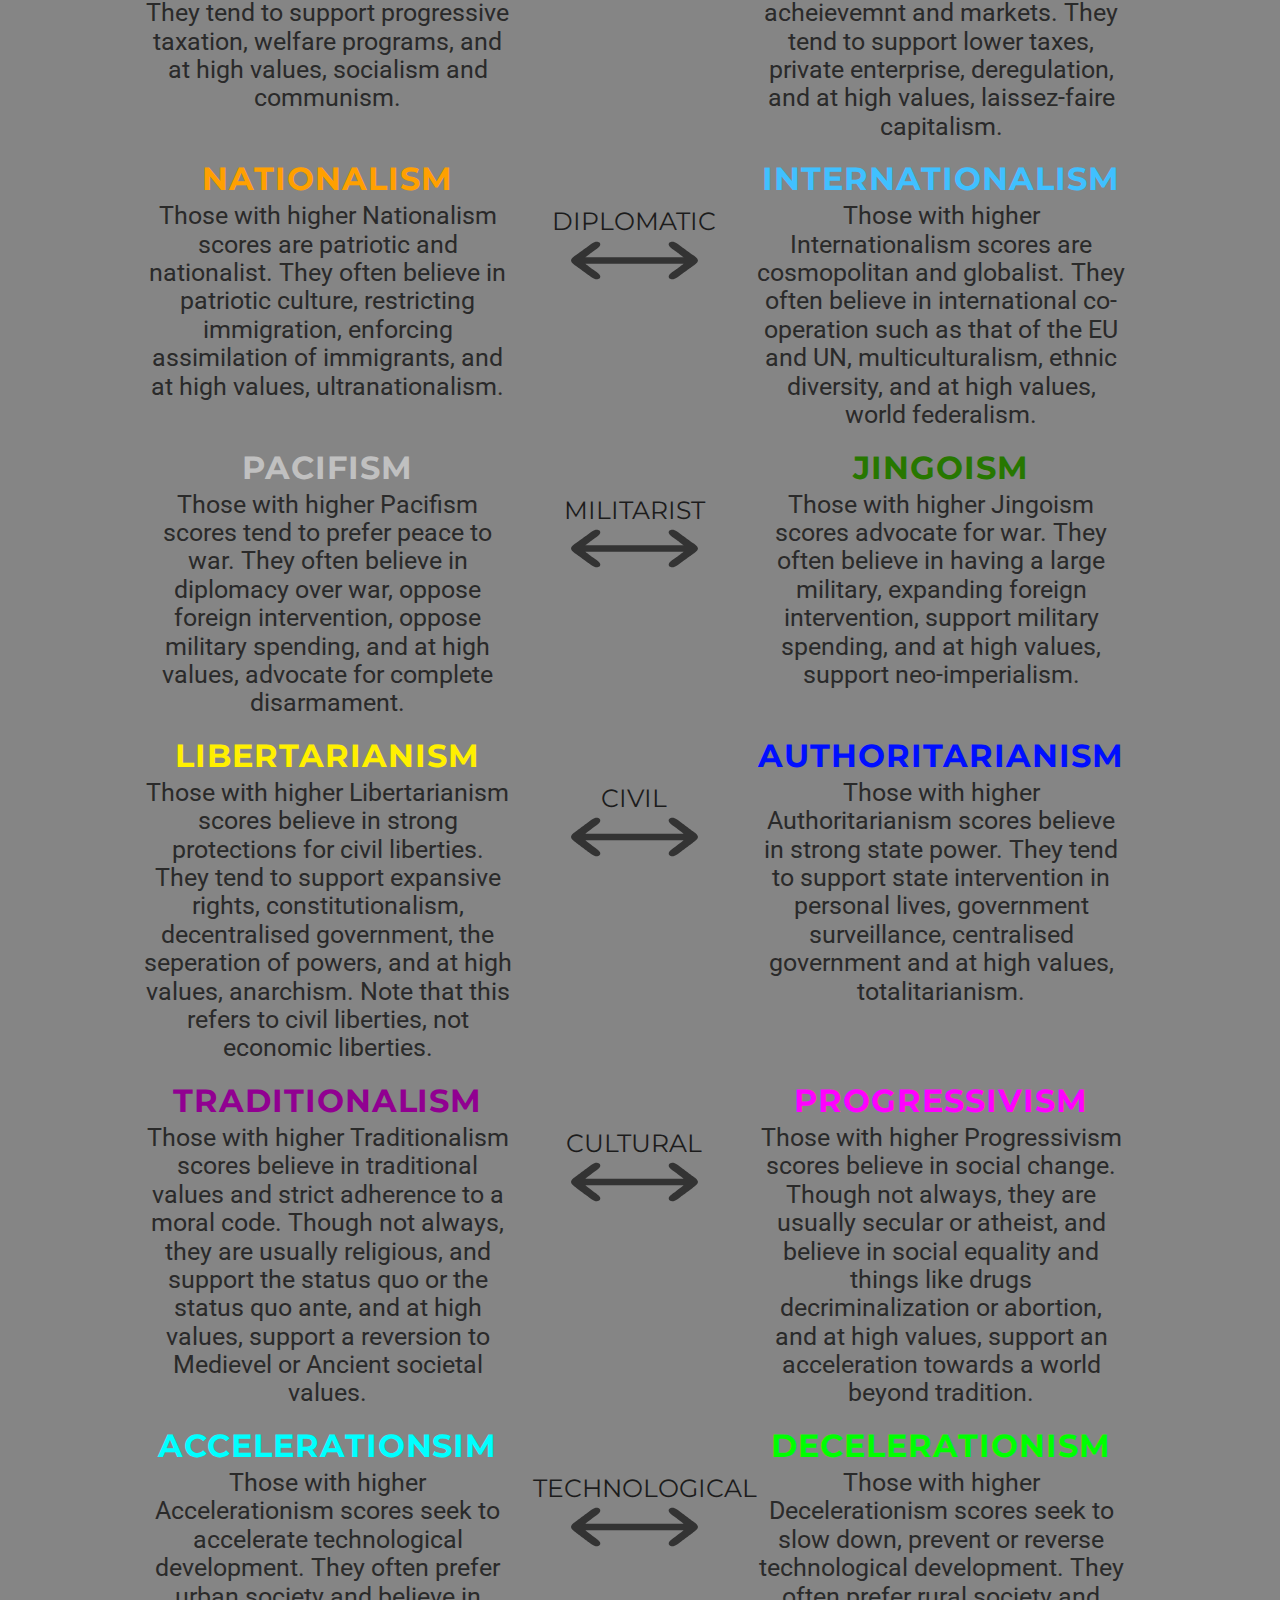
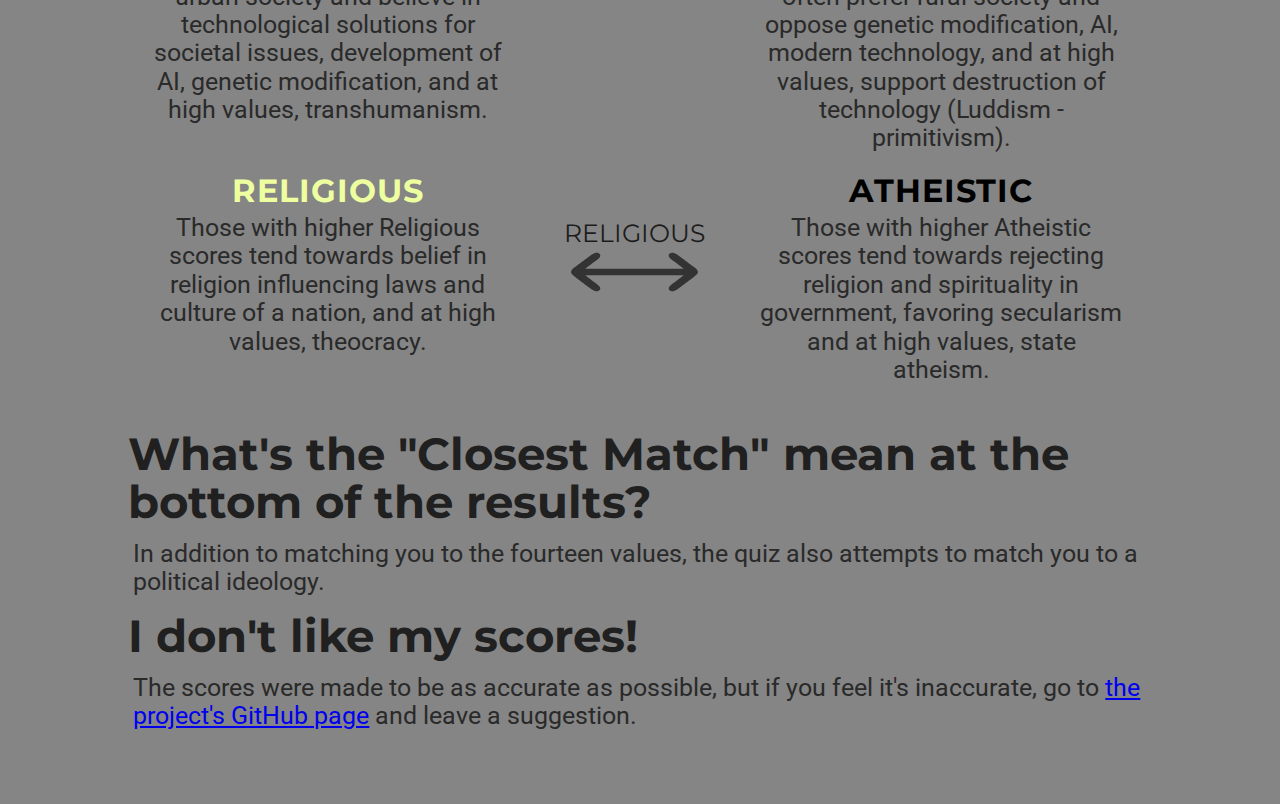
==== commit d74d1d1d: "Update index.html" ====
--- a/index.html
+++ b/index.html
@@ -46,7 +46,7 @@
     <div class="explanation_bg">
         <div class="spacer">
             <div class="explanation_blurb_left">
-                <p class="value"><b style="color:#a90b0b;">EQUALITY</b></p>
+                <p class="value"><b style="color:#ff0000;">EQUALITY</b></p>
                 <p class="blurb-text">
                     Those with higher Equality scores believe that equality of outcome should be a priority. They tend to support progressive taxation, welfare programs, and at high values, socialism and communism.
                 </p>
@@ -56,7 +56,7 @@
                 <img class="arrow" src="double_arrow.svg"></img>
             </div>
             <div class="explanation_blurb_right">
-                <p class="value"><b style="color:#0ba95d;">MARKET</b></p>
+                <p class="value"><b style="color:#00CC00;">MARKET</b></p>
                 <p class="blurb-text">
                     Those with higher Market scores believe the economy should be focused on individual acheievemnt and markets. They tend to support lower taxes, private enterprise, deregulation, and at high values, laissez-faire capitalism.
                 </p>
@@ -64,7 +64,7 @@
         </div>
         <div class="spacer">
             <div class="explanation_blurb_left">
-                <p class="value"><b style="color:#a9380b;">NATIONALISM</b></p>
+                <p class="value"><b style="color:#ffa000;">NATIONALISM</b></p>
                 <p class="blurb-text">
                     Those with higher Nationalism scores are patriotic and nationalist. They often believe in patriotic culture, restricting immigration, enforcing assimilation of immigrants, and at high values, ultranationalism.
                 </p>
@@ -74,7 +74,7 @@
                 <img class="arrow" src="double_arrow.svg"></img>
             </div>
             <div class="explanation_blurb_right">
-                <p class="value"><b style="color:#0b68a9;">INTERNATIONALISM</b></p>
+                <p class="value"><b style="color:#40c0ff;">INTERNATIONALISM</b></p>
                 <p class="blurb-text">
                     Those with higher Internationalism scores are cosmopolitan and globalist. They often believe in international co-operation such as that of the EU and UN, multiculturalism, ethnic diversity, and at high values, world federalism.
                 </p>
@@ -82,7 +82,7 @@
         </div>
         <div class="spacer">
             <div class="explanation_blurb_left">
-                <p class="value"><b style="color:#a8a2a0;">PACIFISM</b></p>
+                <p class="value"><b style="color:#c0c0c0;">PACIFISM</b></p>
                 <p class="blurb-text">
                     Those with higher Pacifism scores tend to prefer peace to war. They often believe in diplomacy over war, oppose foreign intervention, oppose military spending, and at high values, advocate for complete disarmament.
                 </p>
@@ -92,7 +92,7 @@
                 <img class="arrow" src="double_arrow.svg"></img>
             </div>
             <div class="explanation_blurb_right">
-                <p class="value"><b style="color:#4baf1a;">JINGOISM</b></p>
+                <p class="value"><b style="color:#277700;">JINGOISM</b></p>
                 <p class="blurb-text">
                     Those with higher Jingoism scores advocate for war. They often believe in having a large military, expanding foreign intervention, support military spending, and at high values, support neo-imperialism.
                 </p>
@@ -100,7 +100,7 @@
         </div>
         <div class="spacer">
             <div class="explanation_blurb_left">
-                <p class="value"><b style="color:#a3a90b;">LIBERTARIANISM</b></p>
+                <p class="value"><b style="color:#fff000;">LIBERTARIANISM</b></p>
                 <p class="blurb-text">
                     Those with higher Libertarianism scores believe in strong protections for civil liberties. They tend to support expansive rights, constitutionalism, decentralised government, the seperation of powers, and at high values, anarchism. Note that this refers to civil liberties, not economic liberties.
                 </p>
@@ -110,7 +110,7 @@
                 <img class="arrow" src="double_arrow.svg"></img>
             </div>
             <div class="explanation_blurb_right">
-                <p class="value"><b style="color:#4a0ba9;">AUTHORITARIANISM</b></p>
+                <p class="value"><b style="color:#000fff;">AUTHORITARIANISM</b></p>
                 <p class="blurb-text">
                     Those with higher Authoritarianism scores believe in strong state power. They tend to support state intervention in personal lives, government surveillance, centralised government and at high values, totalitarianism.
                 </p>
@@ -118,7 +118,7 @@
         </div>
         <div class="spacer">
             <div class="explanation_blurb_left">
-                <p class="value"><b style="color:#0b0fa9;">TRADITIONALISM</b></p>
+                <p class="value"><b style="color:#910091;">TRADITIONALISM</b></p>
                 <p class="blurb-text">
                     Those with higher Traditionalism scores believe in traditional values and strict adherence to a moral code. Though not always, they are usually religious, and support the status quo or the status quo ante, and at high values, support a reversion to Medievel or Ancient societal values.
                 </p>
@@ -128,7 +128,7 @@
                 <img class="arrow" src="double_arrow.svg"></img>
             </div>
             <div class="explanation_blurb_right">
-                <p class="value"><b style="color:#a90ba3;">PROGRESSIVISM</b></p>
+                <p class="value"><b style="color:#ff00ff;">PROGRESSIVISM</b></p>
                 <p class="blurb-text">
                     Those with higher Progressivism scores believe in social change. Though not always, they are usually secular or atheist, and believe in social equality and things like drugs decriminalization or abortion, and at high values, support an acceleration towards a world beyond tradition.
                 </p>
@@ -136,7 +136,7 @@
         </div>
         <div class="spacer">
             <div class="explanation_blurb_left">
-                <p class="value"><b style="color:#1aafa3;">ACCELERATIONSIM</b></p>
+                <p class="value"><b style="color:#00ffff;">ACCELERATIONSIM</b></p>
                 <p class="blurb-text">
                     Those with higher Accelerationism scores seek to accelerate technological development. They often prefer urban society and believe in technological solutions for societal issues, development of AI, genetic modification, and at high values, transhumanism.
                 </p>
@@ -146,7 +146,7 @@
                 <img class="arrow" src="double_arrow.svg"></img>
             </div>
             <div class="explanation_blurb_right">
-                <p class="value"><b style="color:#afad1a;">DECELERATIONISM</b></p>
+                <p class="value"><b style="color:#00ff00;">DECELERATIONISM</b></p>
                 <p class="blurb-text">
                     Those with higher Decelerationism scores seek to slow down, prevent or reverse technological development. They often prefer rural society and oppose genetic modification, AI, modern technology, and at high values, support destruction of technology (Luddism - primitivism).
                 </p>
@@ -154,7 +154,7 @@
         </div>
         <div class="spacer">
             <div class="explanation_blurb_left">
-                <p class="value"><b style="color:#d2dab7;">RELIGIOUS</b></p>
+                <p class="value"><b style="color:#eeffa0;">RELIGIOUS</b></p>
                 <p class="blurb-text">
                     Those with higher Religious scores tend towards belief in religion influencing laws and culture of a nation, and at high values, theocracy.
                 </p>
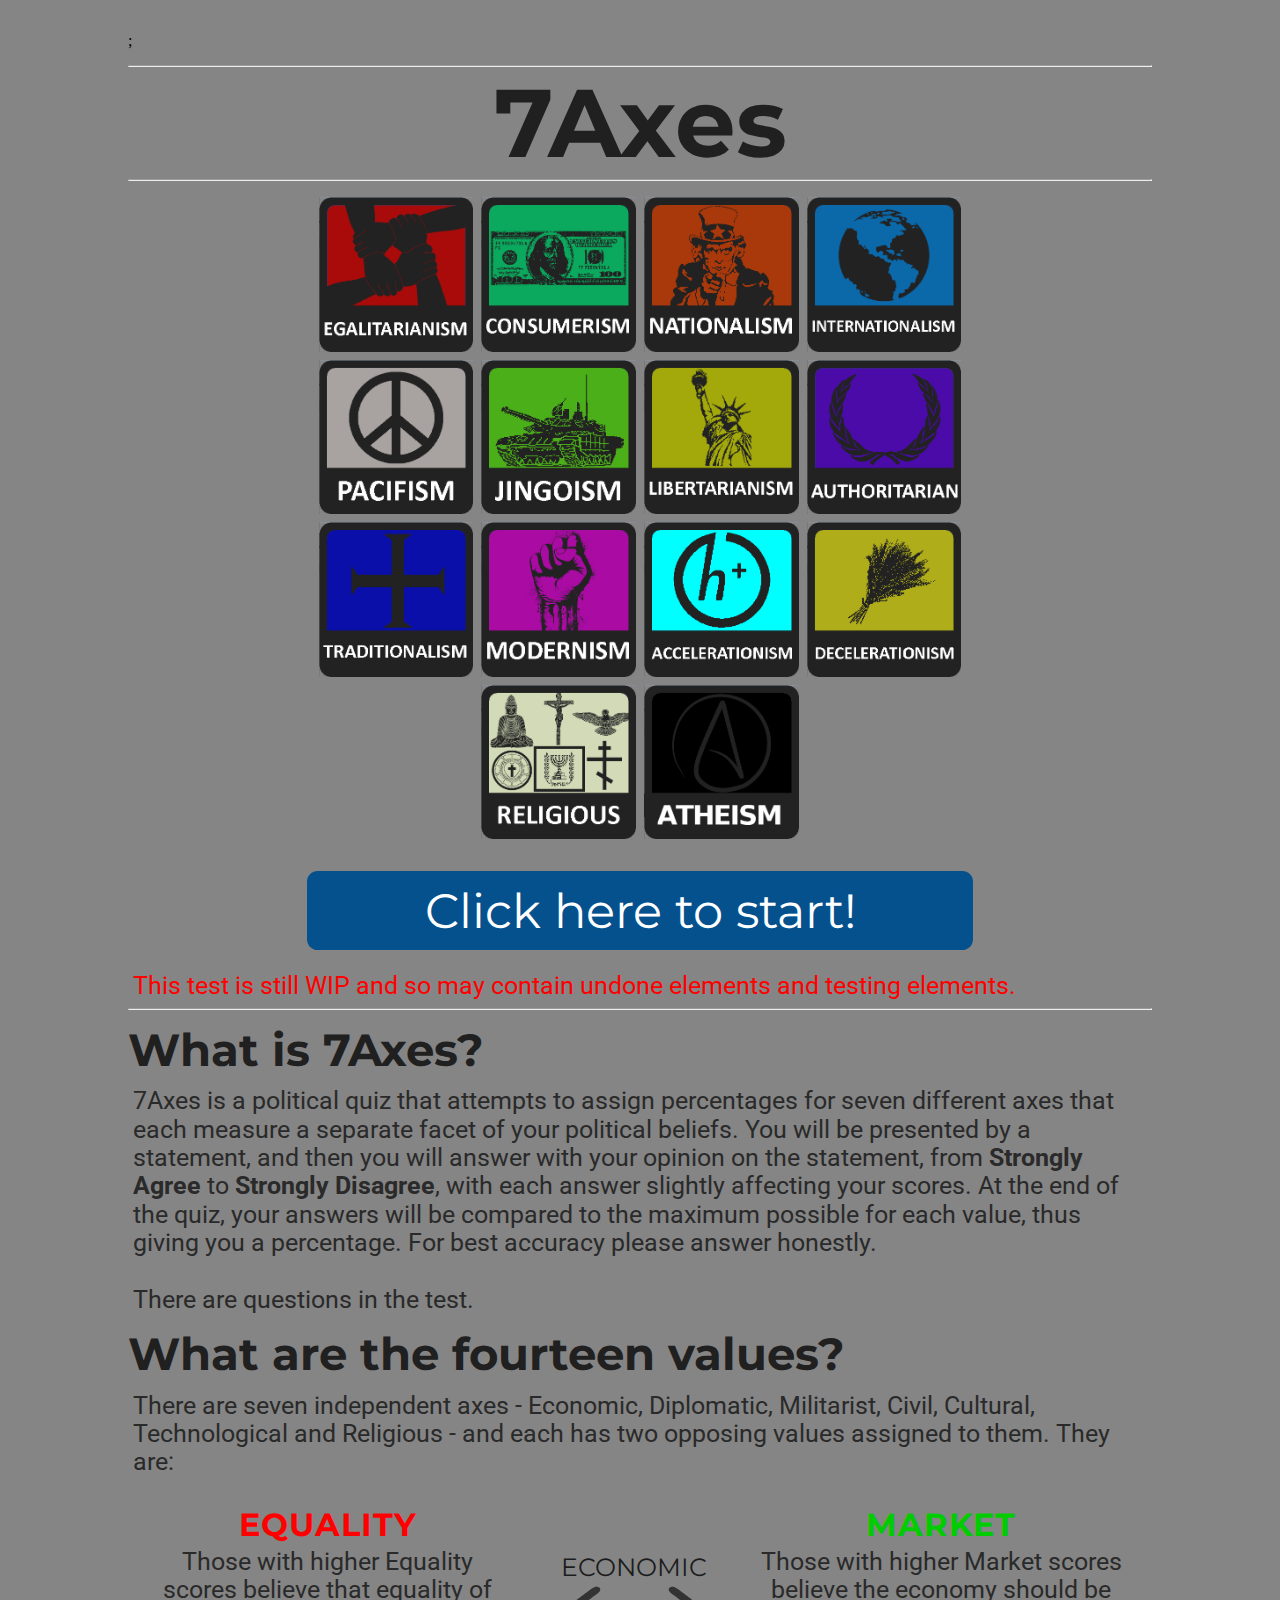
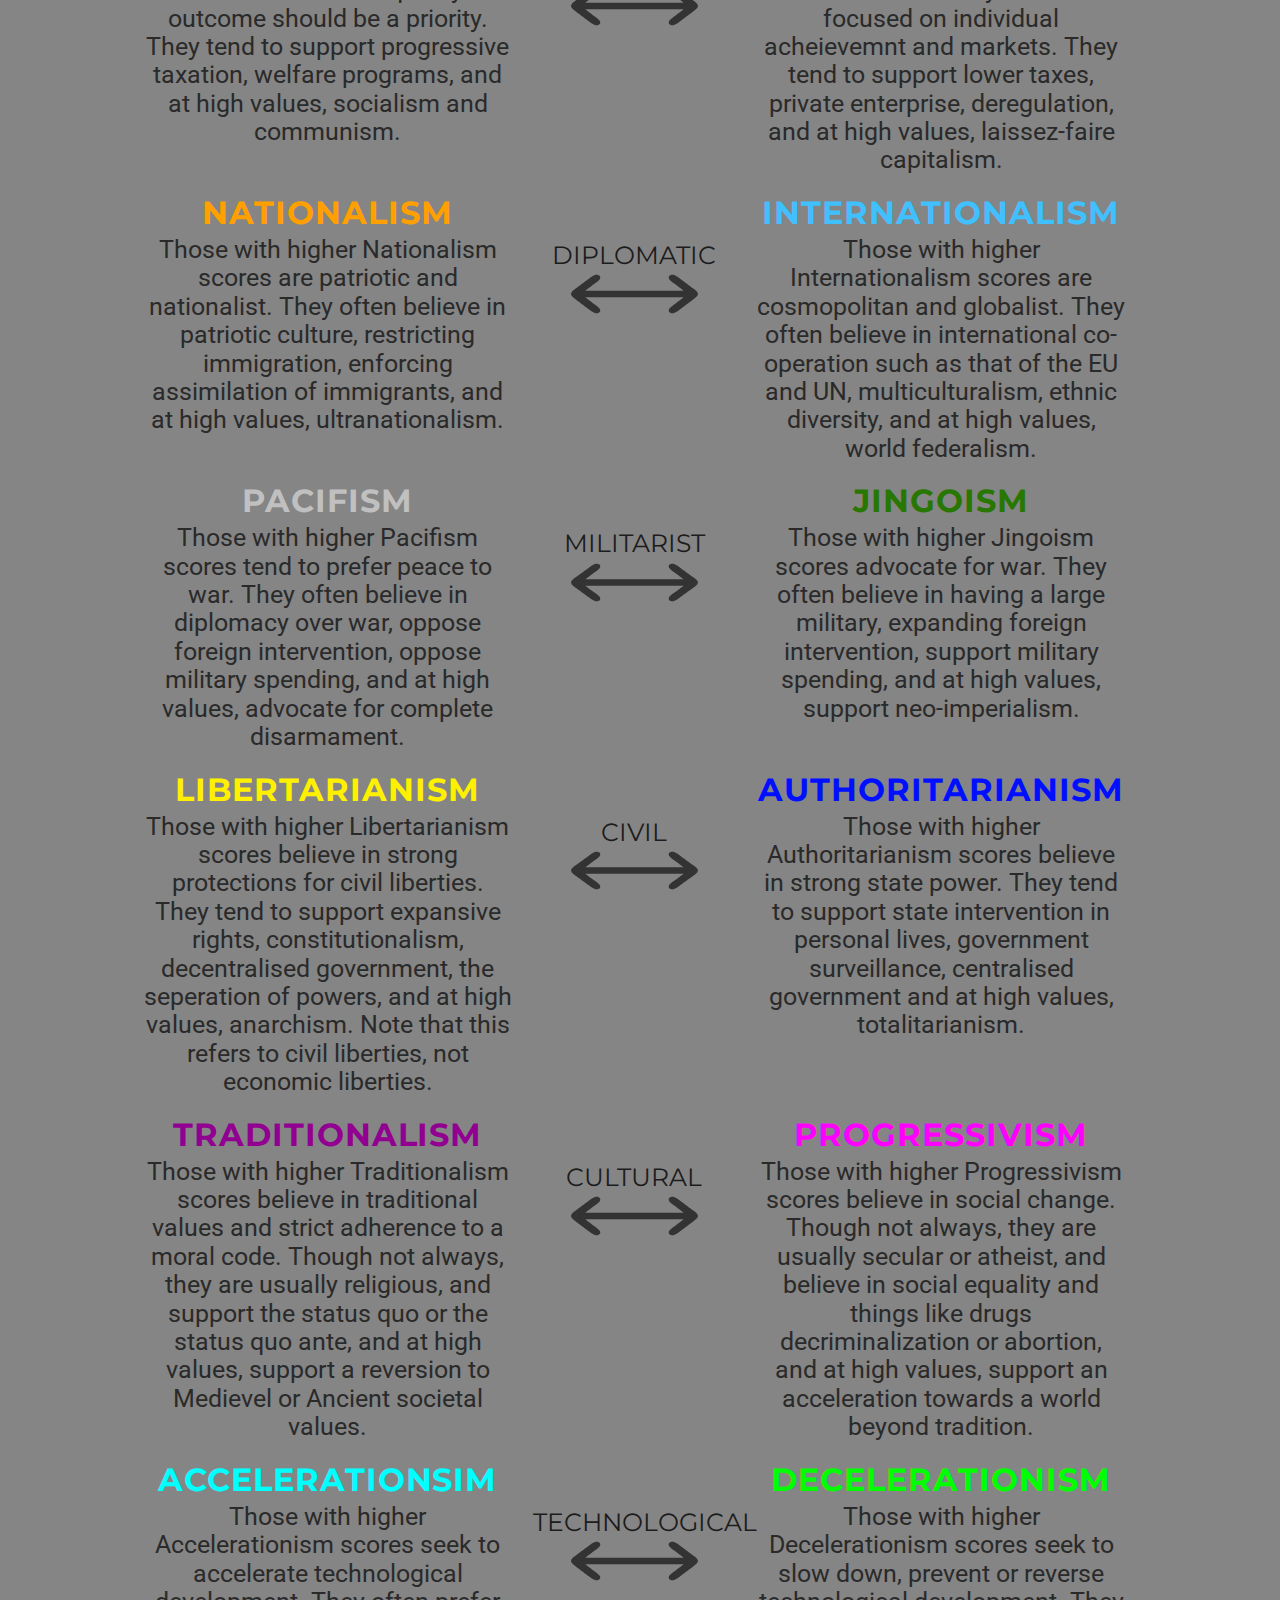
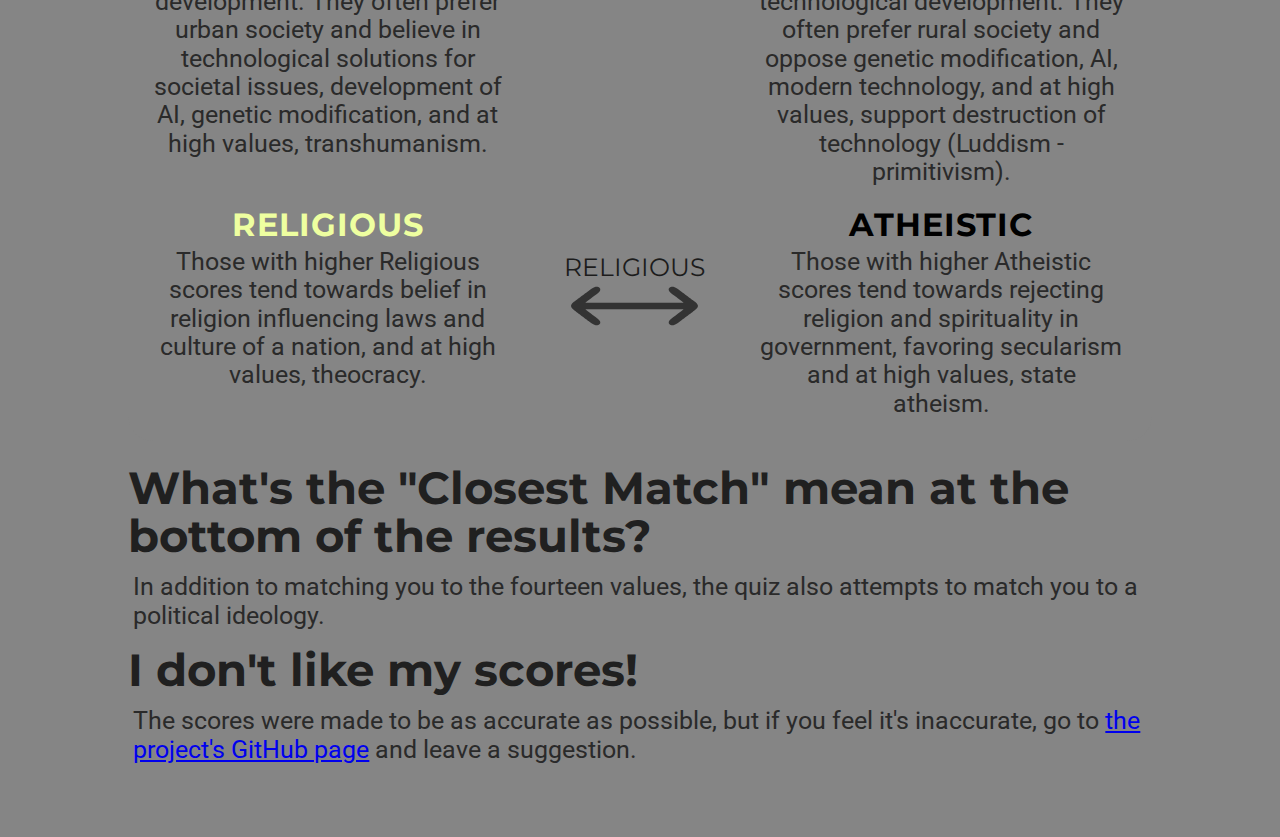
==== commit b9055db6: "Update index.html" ====
--- a/index.html
+++ b/index.html
@@ -35,7 +35,7 @@
     <a href="#anchor"><img src="value_images/atheistic.png" class="quadcolumn"></a>
 </div>
 <br>
-<button class="button" onclick="location.href='instructions.html';" style="font-size:36pt;">Click here to start!</button>
+<button class="button" onclick="location.href='instructions.html';" style="font-size:36pt;">Click here to start!</button><br> <p style="color:red; size:25pt;"> This test is still WIP and so may contain undone elements and testing elements.
 <br><hr>
 <h2>What is 7Axes?</h2>
     <p>7Axes is a political quiz that attempts to assign percentages for seven different axes that each measure a separate facet of your political beliefs. You will be presented by a statement, and then you will answer with your opinion on the statement, from <b>Strongly Agree</b> to <b>Strongly Disagree</b>, with each answer slightly affecting your scores. At the end of the quiz, your answers will be compared to the maximum possible for each value, thus giving you a percentage. For best accuracy please answer honestly. <br /><br />
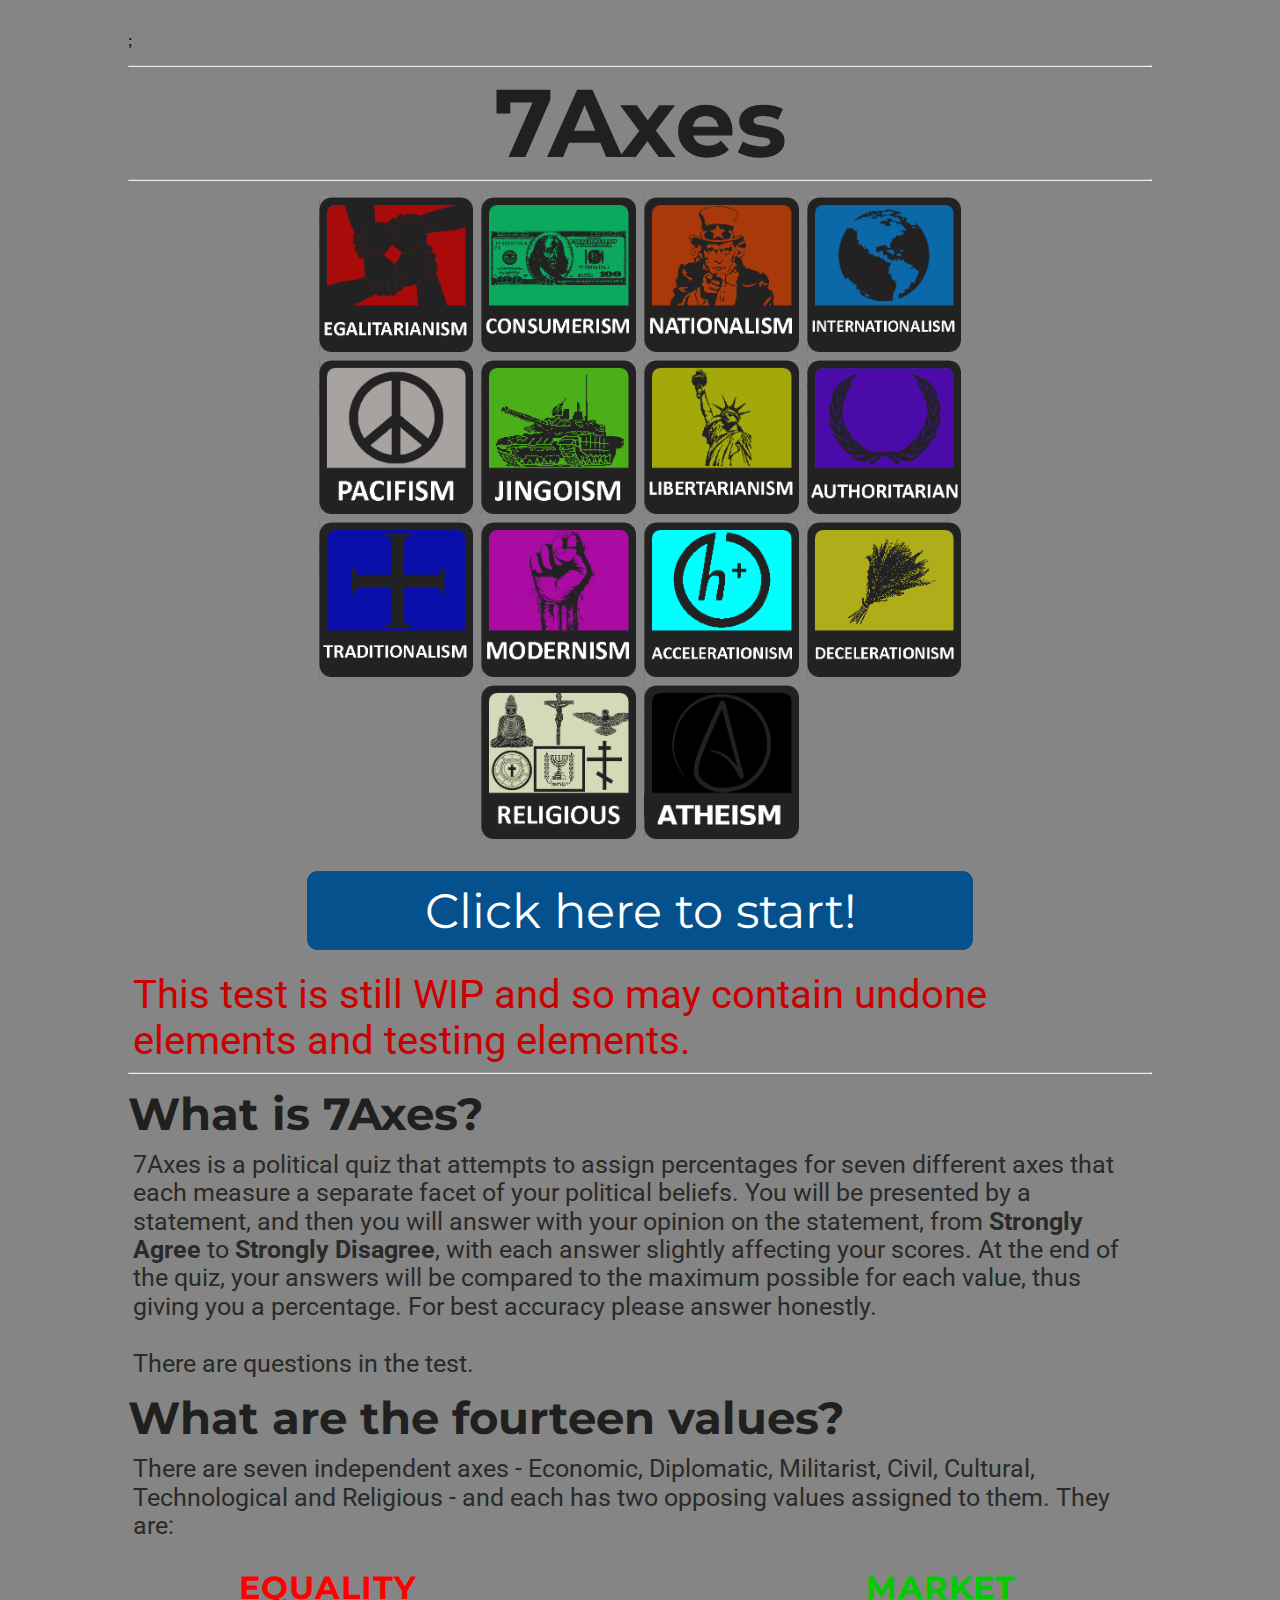
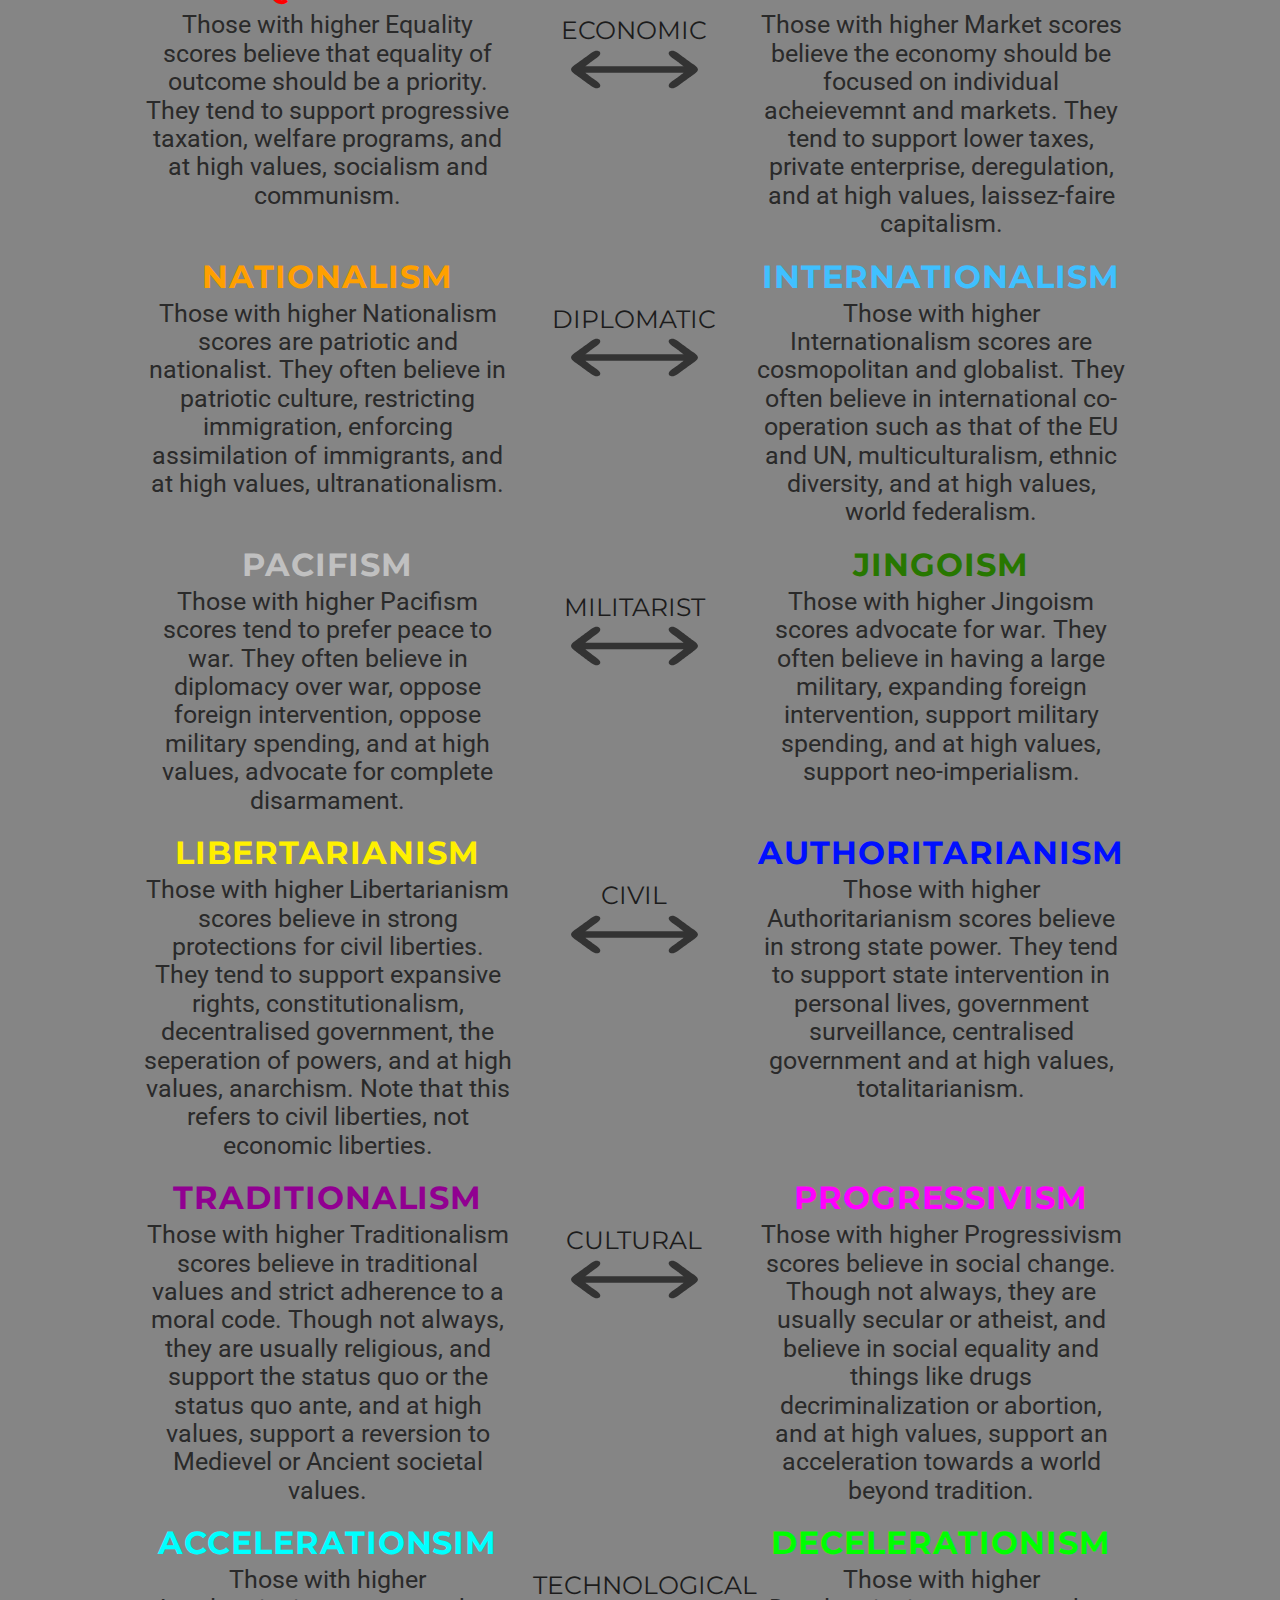
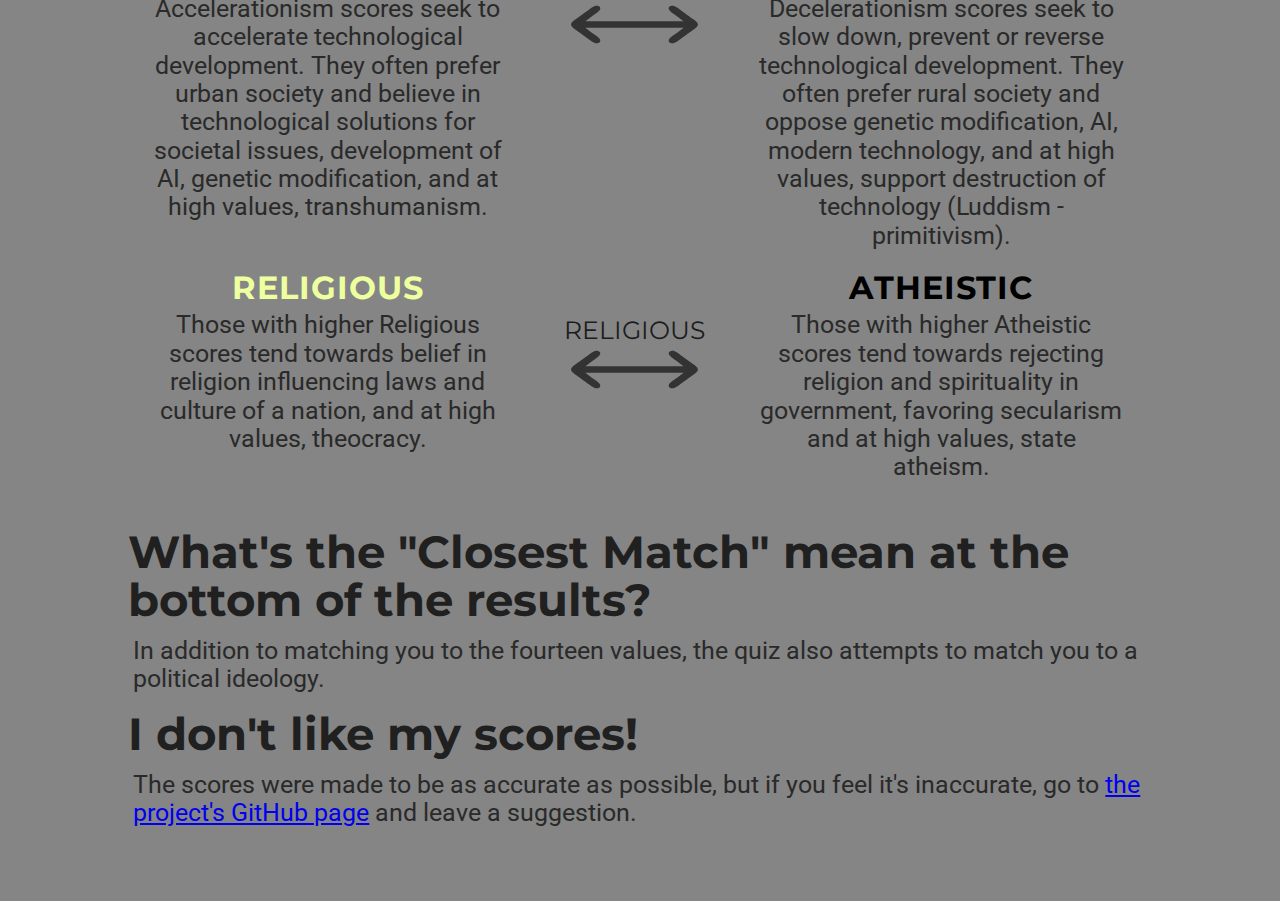
==== commit c34110a7: "Update index.html" ====
--- a/index.html
+++ b/index.html
@@ -35,7 +35,7 @@
     <a href="#anchor"><img src="value_images/atheistic.png" class="quadcolumn"></a>
 </div>
 <br>
-<button class="button" onclick="location.href='instructions.html';" style="font-size:36pt;">Click here to start!</button><br> <p style="color:red; size:25pt;"> This test is still WIP and so may contain undone elements and testing elements.
+<button class="button" onclick="location.href='instructions.html';" style="font-size:36pt;">Click here to start!</button><br> <p style="color:#cc0000; font-size:30pt;"> This test is still WIP and so may contain undone elements and testing elements.
 <br><hr>
 <h2>What is 7Axes?</h2>
     <p>7Axes is a political quiz that attempts to assign percentages for seven different axes that each measure a separate facet of your political beliefs. You will be presented by a statement, and then you will answer with your opinion on the statement, from <b>Strongly Agree</b> to <b>Strongly Disagree</b>, with each answer slightly affecting your scores. At the end of the quiz, your answers will be compared to the maximum possible for each value, thus giving you a percentage. For best accuracy please answer honestly. <br /><br />
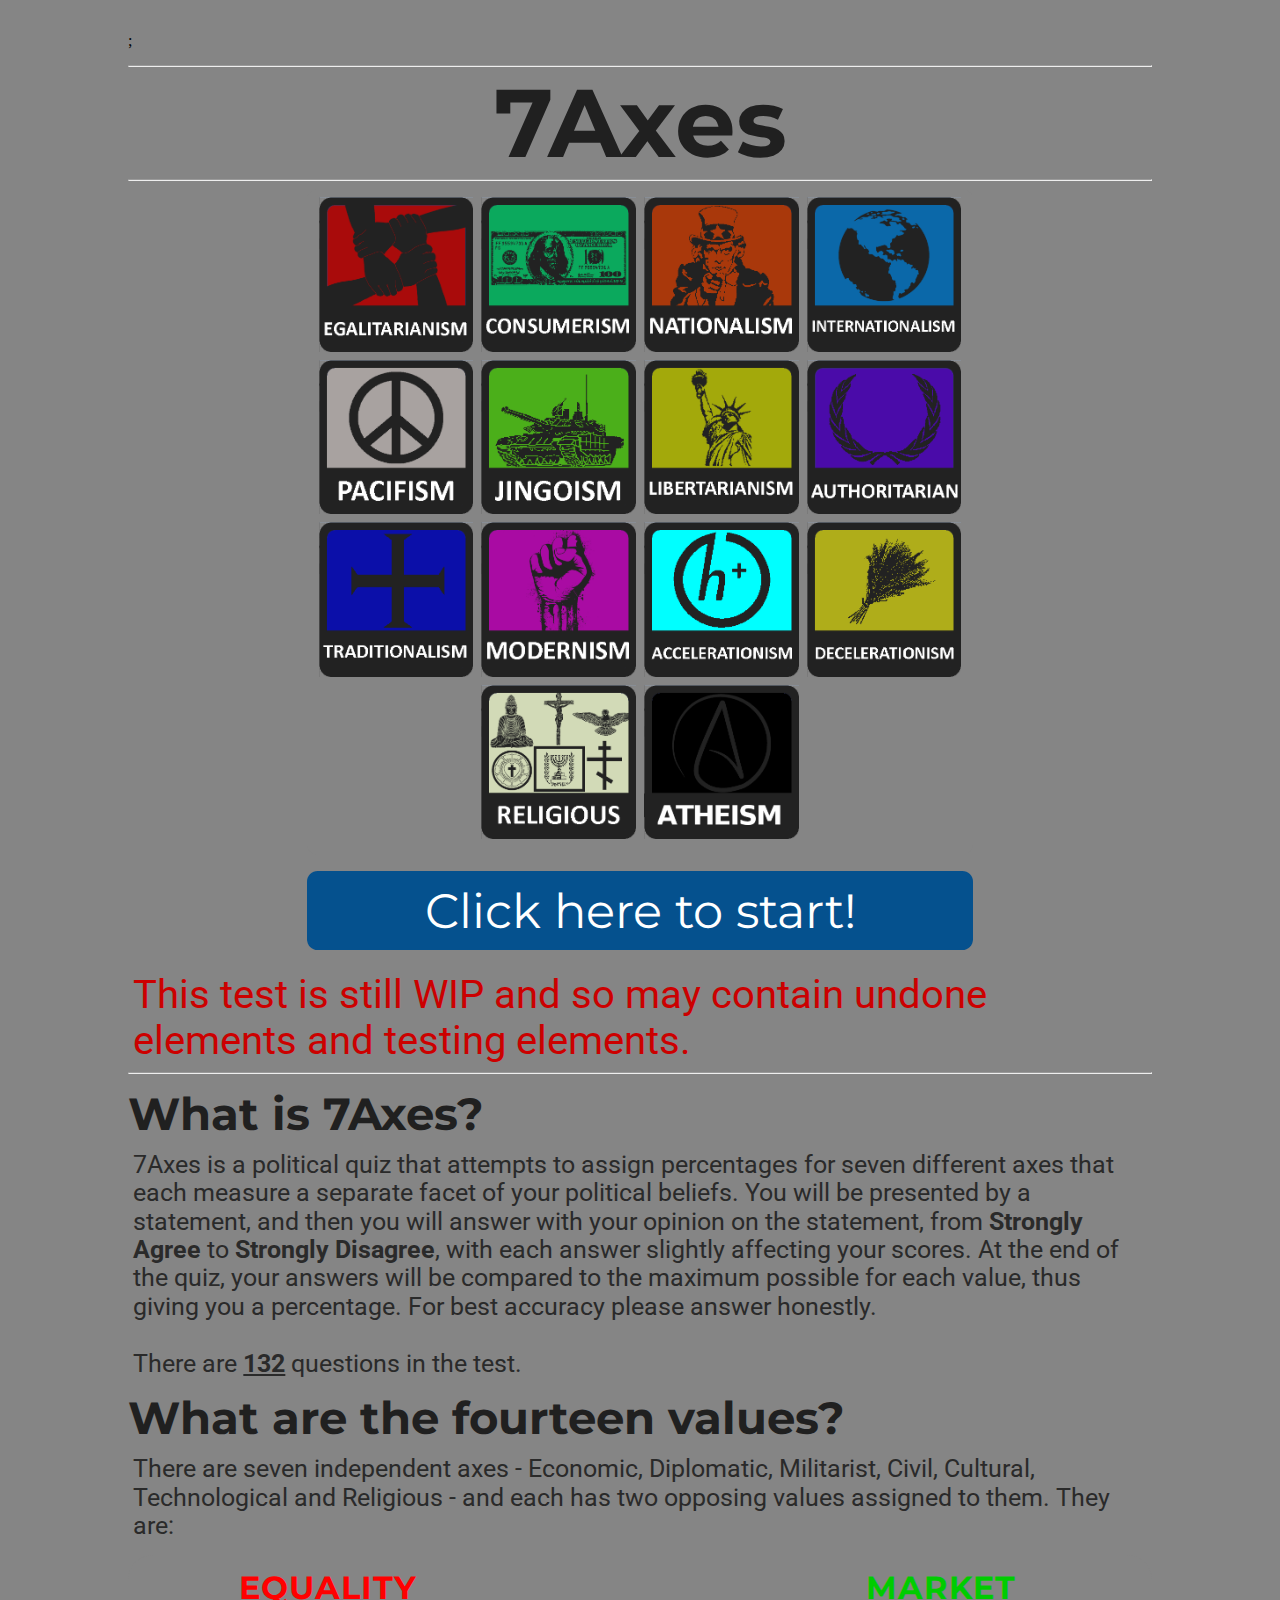
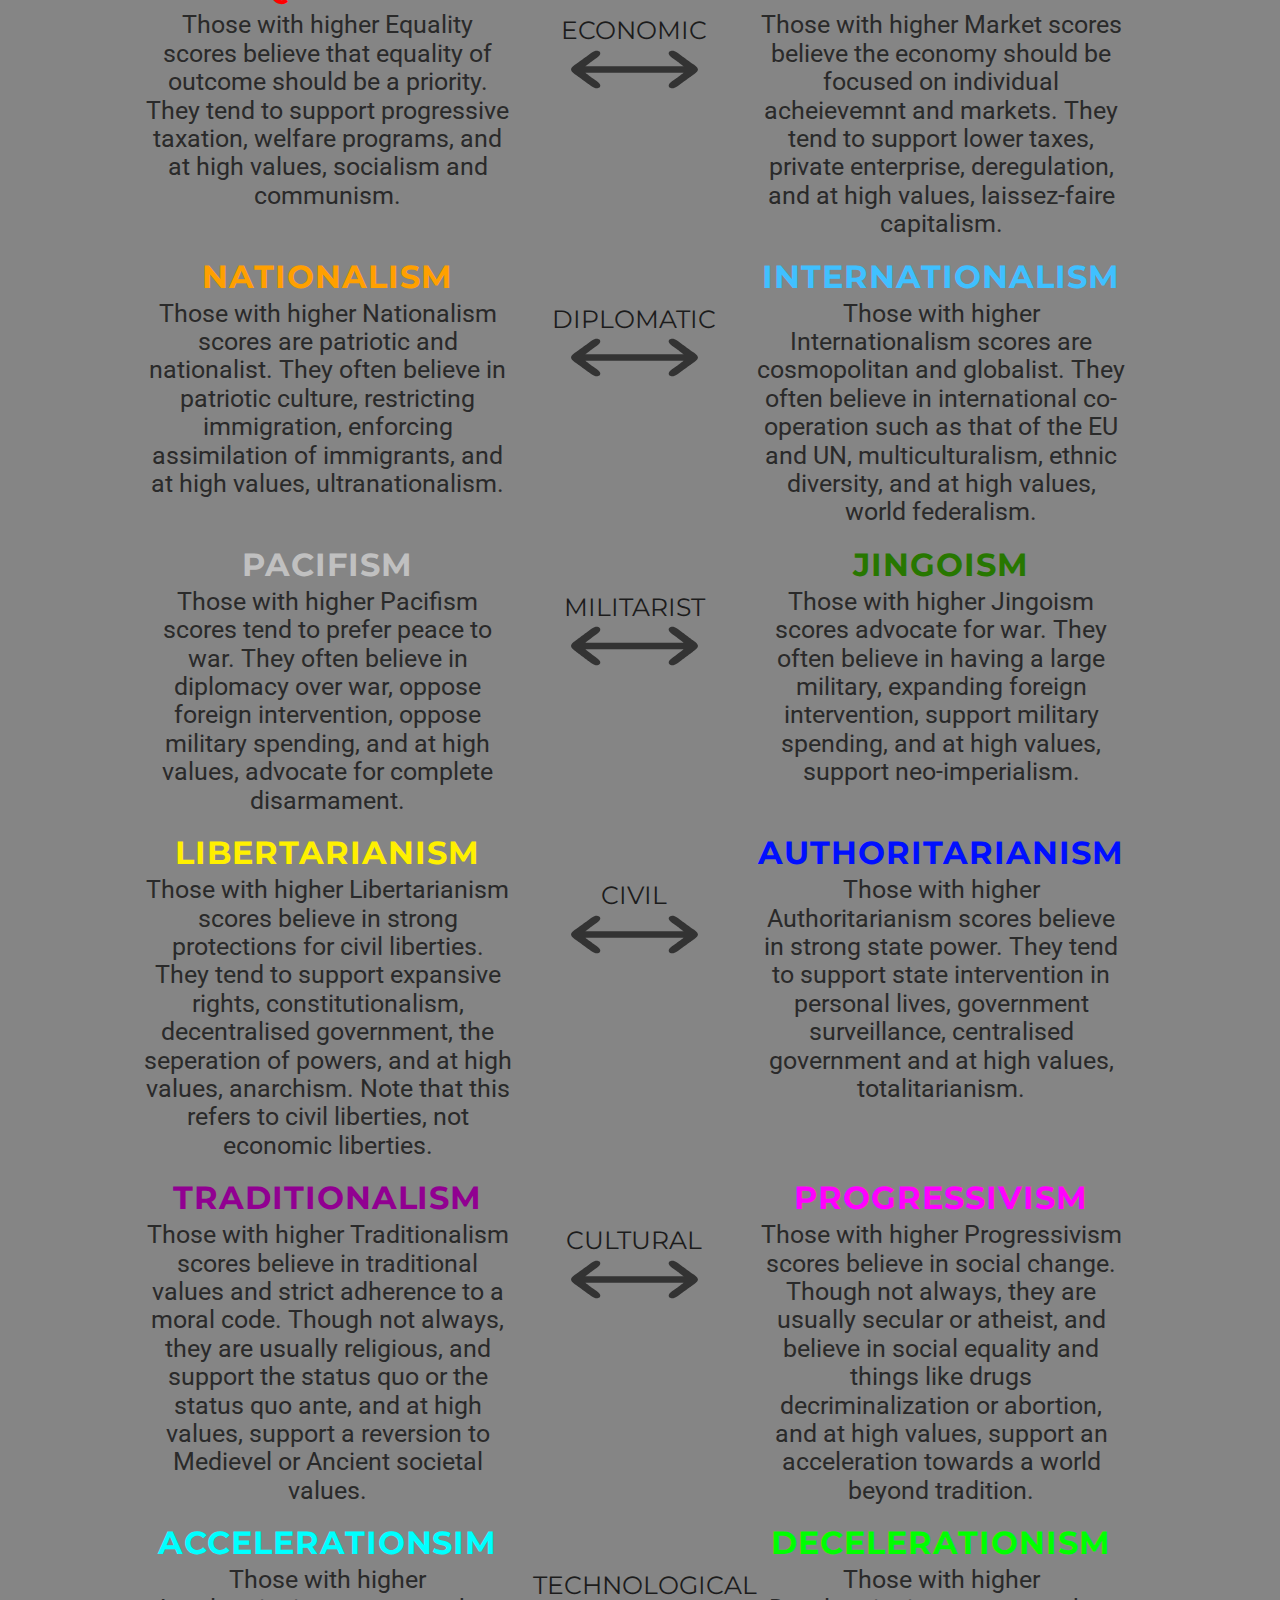
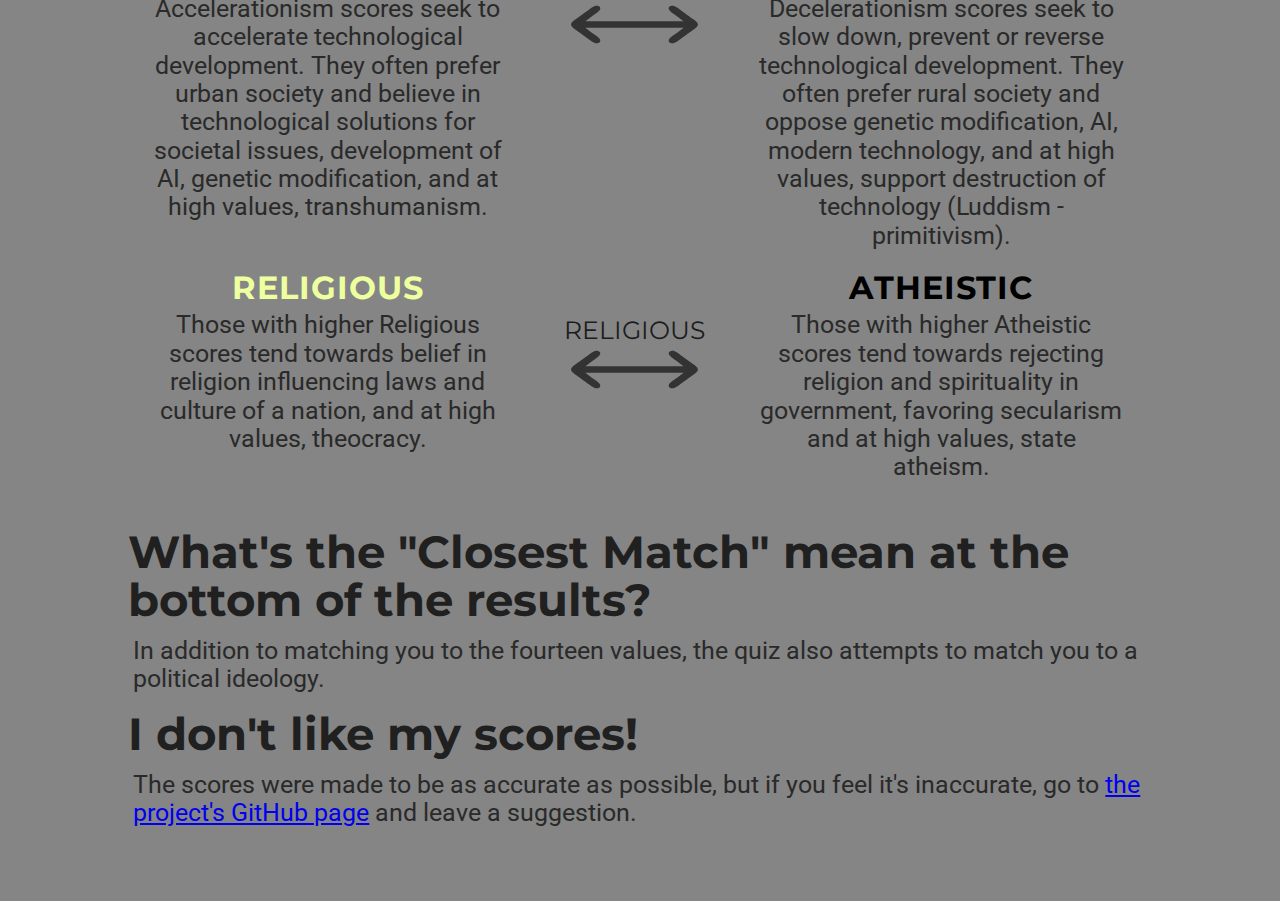
==== commit d0a8d000: "formatted" ====
--- a/index.html
+++ b/index.html
@@ -1,54 +1,65 @@
 <head>
-<link href="https://fonts.googleapis.com/css?family=Montserrat:300,400,700|Roboto:400,700" rel="stylesheet">
-<link href='style.css' rel='stylesheet' type='text/css'>
-<title>7Axes</title>
-<link rel="icon" type="x-icon" href="icon.png">
-<link rel="shortcut icon" type="x-icon" href="icon.png">
-<meta charset="utf-8">
-;
-
-
-</script>
-
-<div class="explanation_bg">
-</div>
-<hr>
+    <link href="https://fonts.googleapis.com/css?family=Montserrat:300,400,700|Roboto:400,700" rel="stylesheet">
+    <link href='style.css' rel='stylesheet' type='text/css'>
+    <title>7Axes</title>
+    <link rel="icon" type="x-icon" href="icon.png">
+    <link rel="shortcut icon" type="x-icon" href="icon.png">
+    <meta charset="utf-8">
+    ;
+
+
+    </script>
+
+    <div class="explanation_bg">
+    </div>
+    <hr>
 
 </head>
+
 <body>
-<h1>7Axes</h1>
-<hr>
-<div class="center">
-    <a href="#anchor"><img src="value_images/equality.png" class="quadcolumn"></a>
-    <a href="#anchor"><img src="value_images/markets.png" class="quadcolumn"></a>
-    <a href="#anchor"><img src="value_images/nation.png" class="quadcolumn"></a>
-    <a href="#anchor"><img src="value_images/globe.png" class="quadcolumn"></a>
-    <a href="#anchor"><img src="value_images/pacifism.png" class="quadcolumn"></a>
-    <a href="#anchor"><img src="value_images/jingoism.png" class="quadcolumn"></a>
-    <a href="#anchor"><img src="value_images/liberty.png" class="quadcolumn"></a>
-    <a href="#anchor"><img src="value_images/authority.png" class="quadcolumn"></a>
-    <a href="#anchor"><img src="value_images/tradition.png" class="quadcolumn"></a>
-    <a href="#anchor"><img src="value_images/progress.png" class="quadcolumn"></a>
-    <a href="#anchor"><img src="value_images/accel.png" class="quadcolumn"></a>
-    <a href="#anchor"><img src="value_images/decel.png" class="quadcolumn"></a>
-    <a href="#anchor"><img src="value_images/religious.png" class="quadcolumn"></a>
-    <a href="#anchor"><img src="value_images/atheistic.png" class="quadcolumn"></a>
-</div>
-<br>
-<button class="button" onclick="location.href='instructions.html';" style="font-size:36pt;">Click here to start!</button><br> <p style="color:#cc0000; font-size:30pt;"> This test is still WIP and so may contain undone elements and testing elements.
-<br><hr>
-<h2>What is 7Axes?</h2>
-    <p>7Axes is a political quiz that attempts to assign percentages for seven different axes that each measure a separate facet of your political beliefs. You will be presented by a statement, and then you will answer with your opinion on the statement, from <b>Strongly Agree</b> to <b>Strongly Disagree</b>, with each answer slightly affecting your scores. At the end of the quiz, your answers will be compared to the maximum possible for each value, thus giving you a percentage. For best accuracy please answer honestly. <br /><br />
-    There are <b><u><span id="numOfQuestions"></span></u></b> questions in the test.</p>
-
-<h2><a id="anchor">What are the fourteen values?</a></h2>
-    <p>There are seven independent axes - Economic, Diplomatic, Militarist, Civil, Cultural, Technological and Religious - and each has two opposing values assigned to them. They are:</p>
+    <h1>7Axes</h1>
+    <hr>
+    <div class="center">
+        <a href="#anchor"><img src="value_images/equality.png" class="quadcolumn"></a>
+        <a href="#anchor"><img src="value_images/markets.png" class="quadcolumn"></a>
+        <a href="#anchor"><img src="value_images/nation.png" class="quadcolumn"></a>
+        <a href="#anchor"><img src="value_images/globe.png" class="quadcolumn"></a>
+        <a href="#anchor"><img src="value_images/pacifism.png" class="quadcolumn"></a>
+        <a href="#anchor"><img src="value_images/jingoism.png" class="quadcolumn"></a>
+        <a href="#anchor"><img src="value_images/liberty.png" class="quadcolumn"></a>
+        <a href="#anchor"><img src="value_images/authority.png" class="quadcolumn"></a>
+        <a href="#anchor"><img src="value_images/tradition.png" class="quadcolumn"></a>
+        <a href="#anchor"><img src="value_images/progress.png" class="quadcolumn"></a>
+        <a href="#anchor"><img src="value_images/accel.png" class="quadcolumn"></a>
+        <a href="#anchor"><img src="value_images/decel.png" class="quadcolumn"></a>
+        <a href="#anchor"><img src="value_images/religious.png" class="quadcolumn"></a>
+        <a href="#anchor"><img src="value_images/atheistic.png" class="quadcolumn"></a>
+    </div>
+    <br>
+    <button class="button" onclick="location.href='instructions.html';" style="font-size:36pt;">Click here to
+        start!</button><br>
+    <p style="color:#cc0000; font-size:30pt;"> This test is still WIP and so may contain undone elements and testing
+        elements.
+        <br>
+        <hr>
+    <h2>What is 7Axes?</h2>
+    <p>7Axes is a political quiz that attempts to assign percentages for seven different axes that each measure a
+        separate facet of your political beliefs. You will be presented by a statement, and then you will answer with
+        your opinion on the statement, from <b>Strongly Agree</b> to <b>Strongly Disagree</b>, with each answer slightly
+        affecting your scores. At the end of the quiz, your answers will be compared to the maximum possible for each
+        value, thus giving you a percentage. For best accuracy please answer honestly. <br /><br />
+        There are <b><u><span id="numOfQuestions"></span></u></b> questions in the test.</p>
+
+    <h2><a id="anchor">What are the fourteen values?</a></h2>
+    <p>There are seven independent axes - Economic, Diplomatic, Militarist, Civil, Cultural, Technological and Religious
+        - and each has two opposing values assigned to them. They are:</p>
     <div class="explanation_bg">
         <div class="spacer">
             <div class="explanation_blurb_left">
                 <p class="value"><b style="color:#ff0000;">EQUALITY</b></p>
                 <p class="blurb-text">
-                    Those with higher Equality scores believe that equality of outcome should be a priority. They tend to support progressive taxation, welfare programs, and at high values, socialism and communism.
+                    Those with higher Equality scores believe that equality of outcome should be a priority. They tend
+                    to support progressive taxation, welfare programs, and at high values, socialism and communism.
                 </p>
             </div>
             <div class="explanation_axis">
@@ -58,7 +69,9 @@
             <div class="explanation_blurb_right">
                 <p class="value"><b style="color:#00CC00;">MARKET</b></p>
                 <p class="blurb-text">
-                    Those with higher Market scores believe the economy should be focused on individual acheievemnt and markets. They tend to support lower taxes, private enterprise, deregulation, and at high values, laissez-faire capitalism.
+                    Those with higher Market scores believe the economy should be focused on individual acheievemnt and
+                    markets. They tend to support lower taxes, private enterprise, deregulation, and at high values,
+                    laissez-faire capitalism.
                 </p>
             </div>
         </div>
@@ -66,7 +79,9 @@
             <div class="explanation_blurb_left">
                 <p class="value"><b style="color:#ffa000;">NATIONALISM</b></p>
                 <p class="blurb-text">
-                    Those with higher Nationalism scores are patriotic and nationalist. They often believe in patriotic culture, restricting immigration, enforcing assimilation of immigrants, and at high values, ultranationalism.
+                    Those with higher Nationalism scores are patriotic and nationalist. They often believe in patriotic
+                    culture, restricting immigration, enforcing assimilation of immigrants, and at high values,
+                    ultranationalism.
                 </p>
             </div>
             <div class="explanation_axis">
@@ -76,7 +91,9 @@
             <div class="explanation_blurb_right">
                 <p class="value"><b style="color:#40c0ff;">INTERNATIONALISM</b></p>
                 <p class="blurb-text">
-                    Those with higher Internationalism scores are cosmopolitan and globalist. They often believe in international co-operation such as that of the EU and UN, multiculturalism, ethnic diversity, and at high values, world federalism.
+                    Those with higher Internationalism scores are cosmopolitan and globalist. They often believe in
+                    international co-operation such as that of the EU and UN, multiculturalism, ethnic diversity, and at
+                    high values, world federalism.
                 </p>
             </div>
         </div>
@@ -84,7 +101,9 @@
             <div class="explanation_blurb_left">
                 <p class="value"><b style="color:#c0c0c0;">PACIFISM</b></p>
                 <p class="blurb-text">
-                    Those with higher Pacifism scores tend to prefer peace to war. They often believe in diplomacy over war, oppose foreign intervention, oppose military spending, and at high values, advocate for complete disarmament.
+                    Those with higher Pacifism scores tend to prefer peace to war. They often believe in diplomacy over
+                    war, oppose foreign intervention, oppose military spending, and at high values, advocate for
+                    complete disarmament.
                 </p>
             </div>
             <div class="explanation_axis">
@@ -94,7 +113,9 @@
             <div class="explanation_blurb_right">
                 <p class="value"><b style="color:#277700;">JINGOISM</b></p>
                 <p class="blurb-text">
-                    Those with higher Jingoism scores advocate for war. They often believe in having a large military, expanding foreign intervention, support military spending, and at high values, support neo-imperialism.
+                    Those with higher Jingoism scores advocate for war. They often believe in having a large military,
+                    expanding foreign intervention, support military spending, and at high values, support
+                    neo-imperialism.
                 </p>
             </div>
         </div>
@@ -102,7 +123,9 @@
             <div class="explanation_blurb_left">
                 <p class="value"><b style="color:#fff000;">LIBERTARIANISM</b></p>
                 <p class="blurb-text">
-                    Those with higher Libertarianism scores believe in strong protections for civil liberties. They tend to support expansive rights, constitutionalism, decentralised government, the seperation of powers, and at high values, anarchism. Note that this refers to civil liberties, not economic liberties.
+                    Those with higher Libertarianism scores believe in strong protections for civil liberties. They tend
+                    to support expansive rights, constitutionalism, decentralised government, the seperation of powers,
+                    and at high values, anarchism. Note that this refers to civil liberties, not economic liberties.
                 </p>
             </div>
             <div class="explanation_axis">
@@ -112,7 +135,9 @@
             <div class="explanation_blurb_right">
                 <p class="value"><b style="color:#000fff;">AUTHORITARIANISM</b></p>
                 <p class="blurb-text">
-                    Those with higher Authoritarianism scores believe in strong state power. They tend to support state intervention in personal lives, government surveillance, centralised government and at high values, totalitarianism.
+                    Those with higher Authoritarianism scores believe in strong state power. They tend to support state
+                    intervention in personal lives, government surveillance, centralised government and at high values,
+                    totalitarianism.
                 </p>
             </div>
         </div>
@@ -120,7 +145,9 @@
             <div class="explanation_blurb_left">
                 <p class="value"><b style="color:#910091;">TRADITIONALISM</b></p>
                 <p class="blurb-text">
-                    Those with higher Traditionalism scores believe in traditional values and strict adherence to a moral code. Though not always, they are usually religious, and support the status quo or the status quo ante, and at high values, support a reversion to Medievel or Ancient societal values.
+                    Those with higher Traditionalism scores believe in traditional values and strict adherence to a
+                    moral code. Though not always, they are usually religious, and support the status quo or the status
+                    quo ante, and at high values, support a reversion to Medievel or Ancient societal values.
                 </p>
             </div>
             <div class="explanation_axis">
@@ -130,7 +157,9 @@
             <div class="explanation_blurb_right">
                 <p class="value"><b style="color:#ff00ff;">PROGRESSIVISM</b></p>
                 <p class="blurb-text">
-                    Those with higher Progressivism scores believe in social change. Though not always, they are usually secular or atheist, and believe in social equality and things like drugs decriminalization or abortion, and at high values, support an acceleration towards a world beyond tradition.
+                    Those with higher Progressivism scores believe in social change. Though not always, they are usually
+                    secular or atheist, and believe in social equality and things like drugs decriminalization or
+                    abortion, and at high values, support an acceleration towards a world beyond tradition.
                 </p>
             </div>
         </div>
@@ -138,7 +167,9 @@
             <div class="explanation_blurb_left">
                 <p class="value"><b style="color:#00ffff;">ACCELERATIONSIM</b></p>
                 <p class="blurb-text">
-                    Those with higher Accelerationism scores seek to accelerate technological development. They often prefer urban society and believe in technological solutions for societal issues, development of AI, genetic modification, and at high values, transhumanism.
+                    Those with higher Accelerationism scores seek to accelerate technological development. They often
+                    prefer urban society and believe in technological solutions for societal issues, development of AI,
+                    genetic modification, and at high values, transhumanism.
                 </p>
             </div>
             <div class="explanation_axis">
@@ -148,7 +179,9 @@
             <div class="explanation_blurb_right">
                 <p class="value"><b style="color:#00ff00;">DECELERATIONISM</b></p>
                 <p class="blurb-text">
-                    Those with higher Decelerationism scores seek to slow down, prevent or reverse technological development. They often prefer rural society and oppose genetic modification, AI, modern technology, and at high values, support destruction of technology (Luddism - primitivism).
+                    Those with higher Decelerationism scores seek to slow down, prevent or reverse technological
+                    development. They often prefer rural society and oppose genetic modification, AI, modern technology,
+                    and at high values, support destruction of technology (Luddism - primitivism).
                 </p>
             </div>
         </div>
@@ -156,7 +189,8 @@
             <div class="explanation_blurb_left">
                 <p class="value"><b style="color:#eeffa0;">RELIGIOUS</b></p>
                 <p class="blurb-text">
-                    Those with higher Religious scores tend towards belief in religion influencing laws and culture of a nation, and at high values, theocracy.
+                    Those with higher Religious scores tend towards belief in religion influencing laws and culture of a
+                    nation, and at high values, theocracy.
                 </p>
             </div>
             <div class="explanation_axis">
@@ -166,22 +200,26 @@
             <div class="explanation_blurb_right">
                 <p class="value"><b style="color:#000000;">ATHEISTIC</b></p>
                 <p class="blurb-text">
-                     Those with higher Atheistic scores tend towards rejecting religion and spirituality in government, favoring secularism and at high values, state atheism.
-                </p>
-            </div>
-        </div>
-        <br/>
+                    Those with higher Atheistic scores tend towards rejecting religion and spirituality in government,
+                    favoring secularism and at high values, state atheism.
+                </p>
+            </div>
+        </div>
+        <br />
     </div>
 
-<h2 style="margin-top: 17pt;">What's the "Closest Match" mean at the bottom of the results?</h2>
-    <p>In addition to matching you to the fourteen values, the quiz also attempts to match you to a political ideology.</p>
-<h2>I don't like my scores!</h2>
-    <p>The scores were made to be as accurate as possible, but if you feel it's inaccurate, go to <a href="https://github.com/Tomaasci/better7axes/">the project's GitHub page</a> and leave a suggestion.</p> <br/>
-<br>
-
-<!-- This is the script for the page itself -->
-<script type="application/javascript"src="questions.js"></script>
-<script type="text/javascript">
-    document.getElementById("numOfQuestions").innerHTML = questions.length;
-</script>
-</body>
+    <h2 style="margin-top: 17pt;">What's the "Closest Match" mean at the bottom of the results?</h2>
+    <p>In addition to matching you to the fourteen values, the quiz also attempts to match you to a political ideology.
+    </p>
+    <h2>I don't like my scores!</h2>
+    <p>The scores were made to be as accurate as possible, but if you feel it's inaccurate, go to <a
+            href="https://github.com/Tomaasci/better7axes/">the project's GitHub page</a> and leave a suggestion.</p>
+    <br />
+    <br>
+
+    <!-- This is the script for the page itself -->
+    <script type="application/javascript" src="questions.js"></script>
+    <script type="text/javascript">
+        document.getElementById("numOfQuestions").innerHTML = questions.length;
+    </script>
+</body>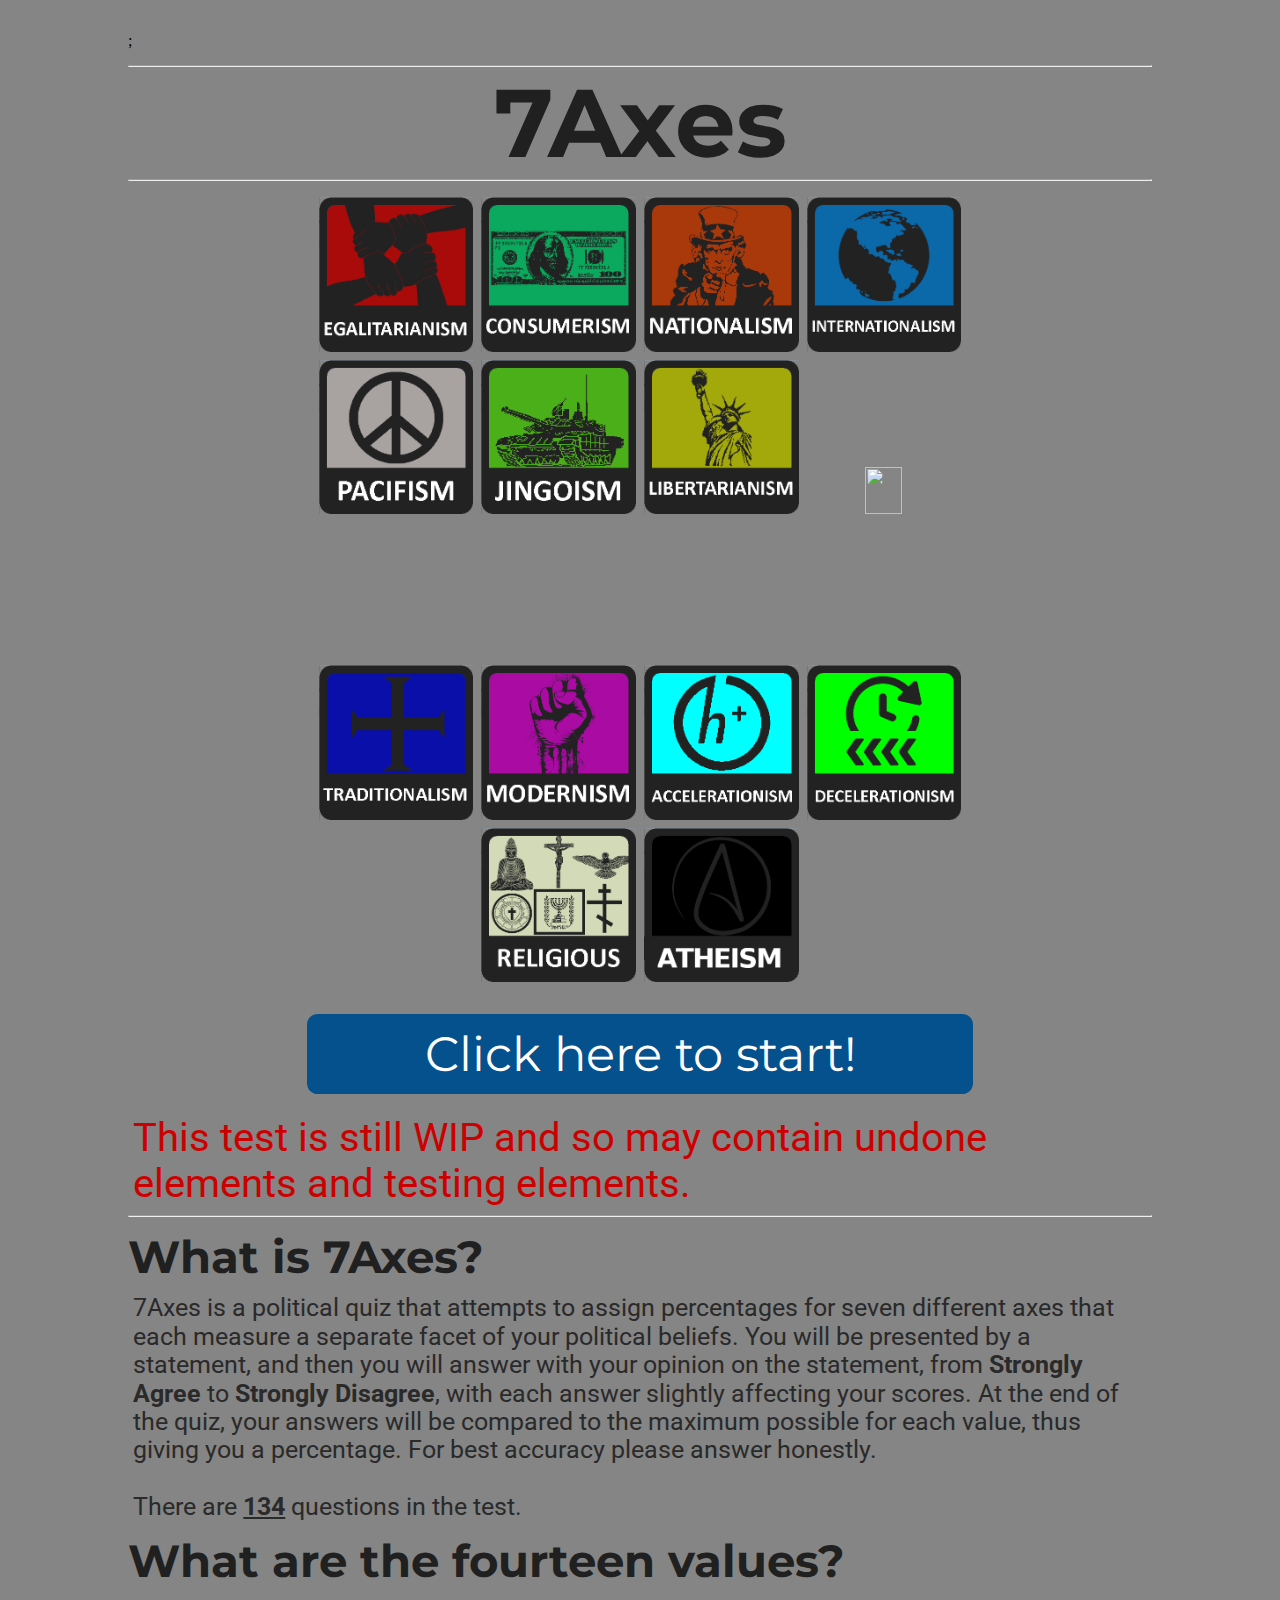
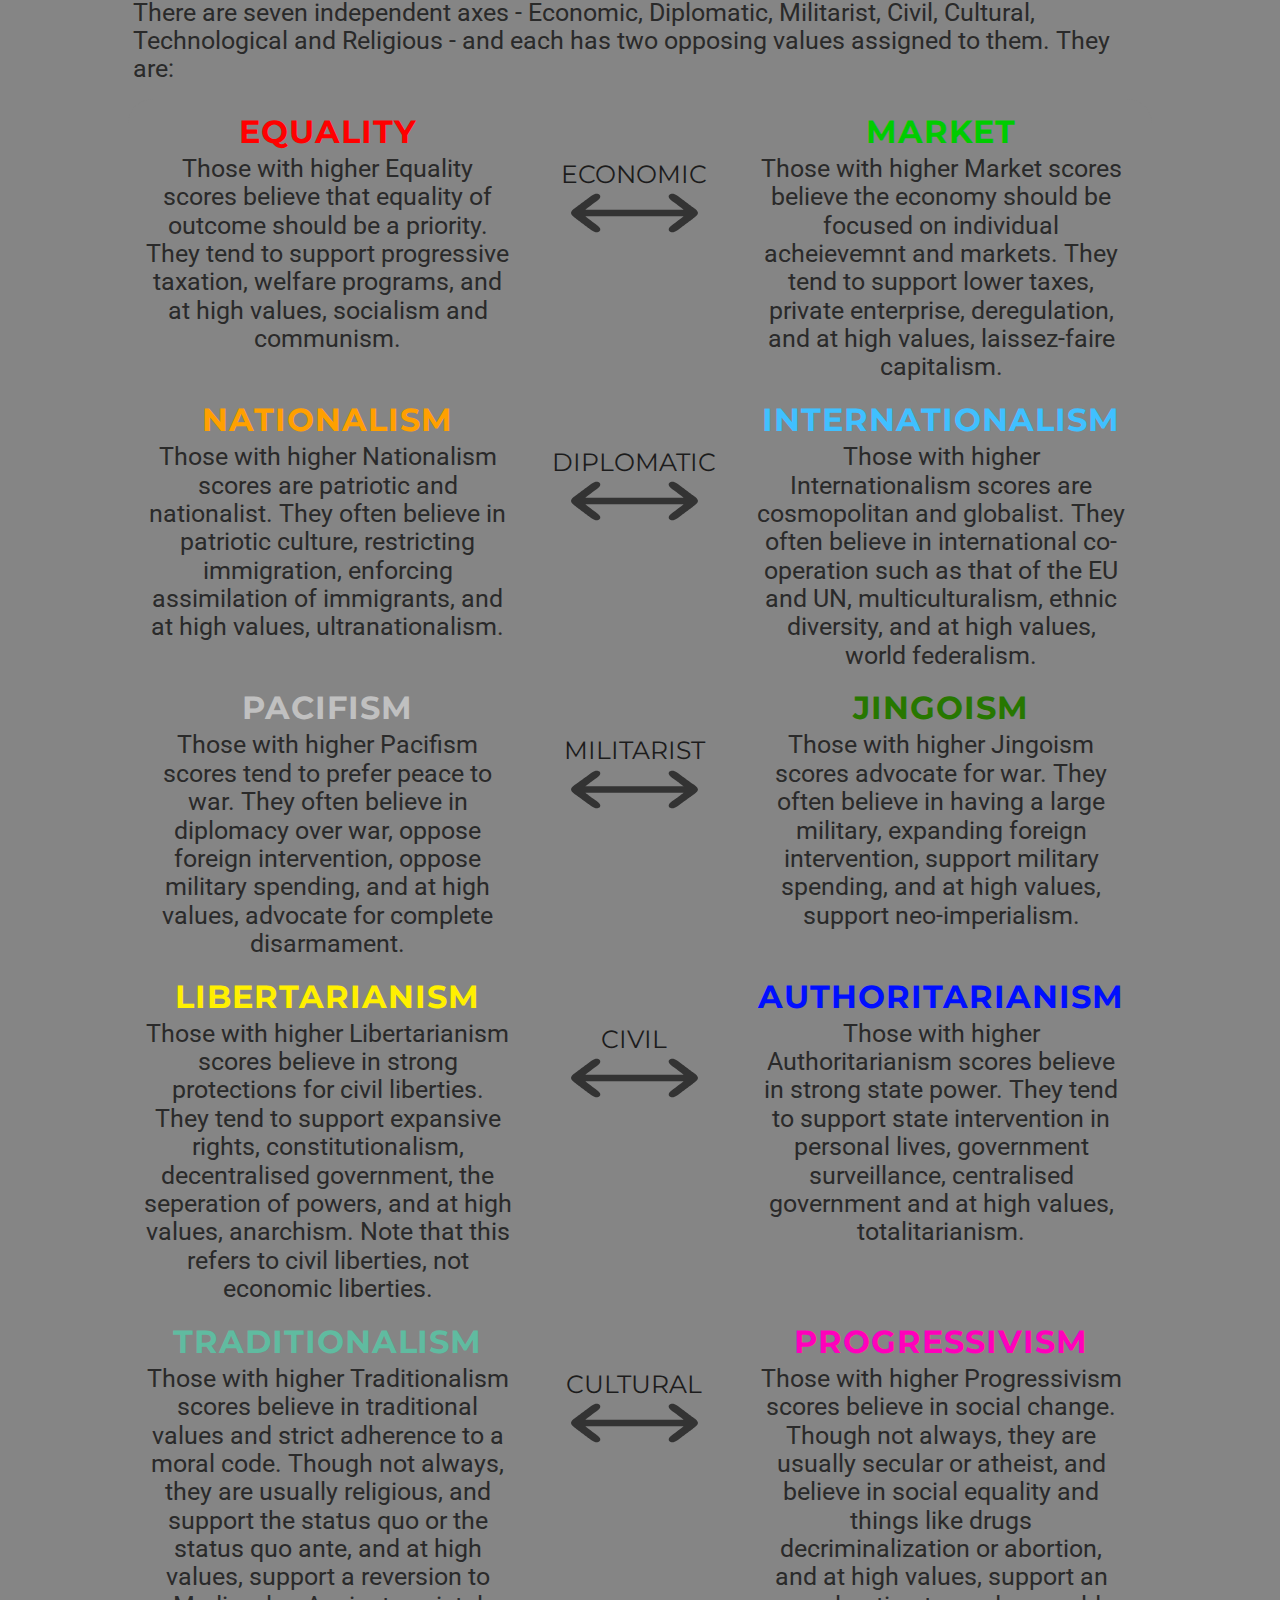
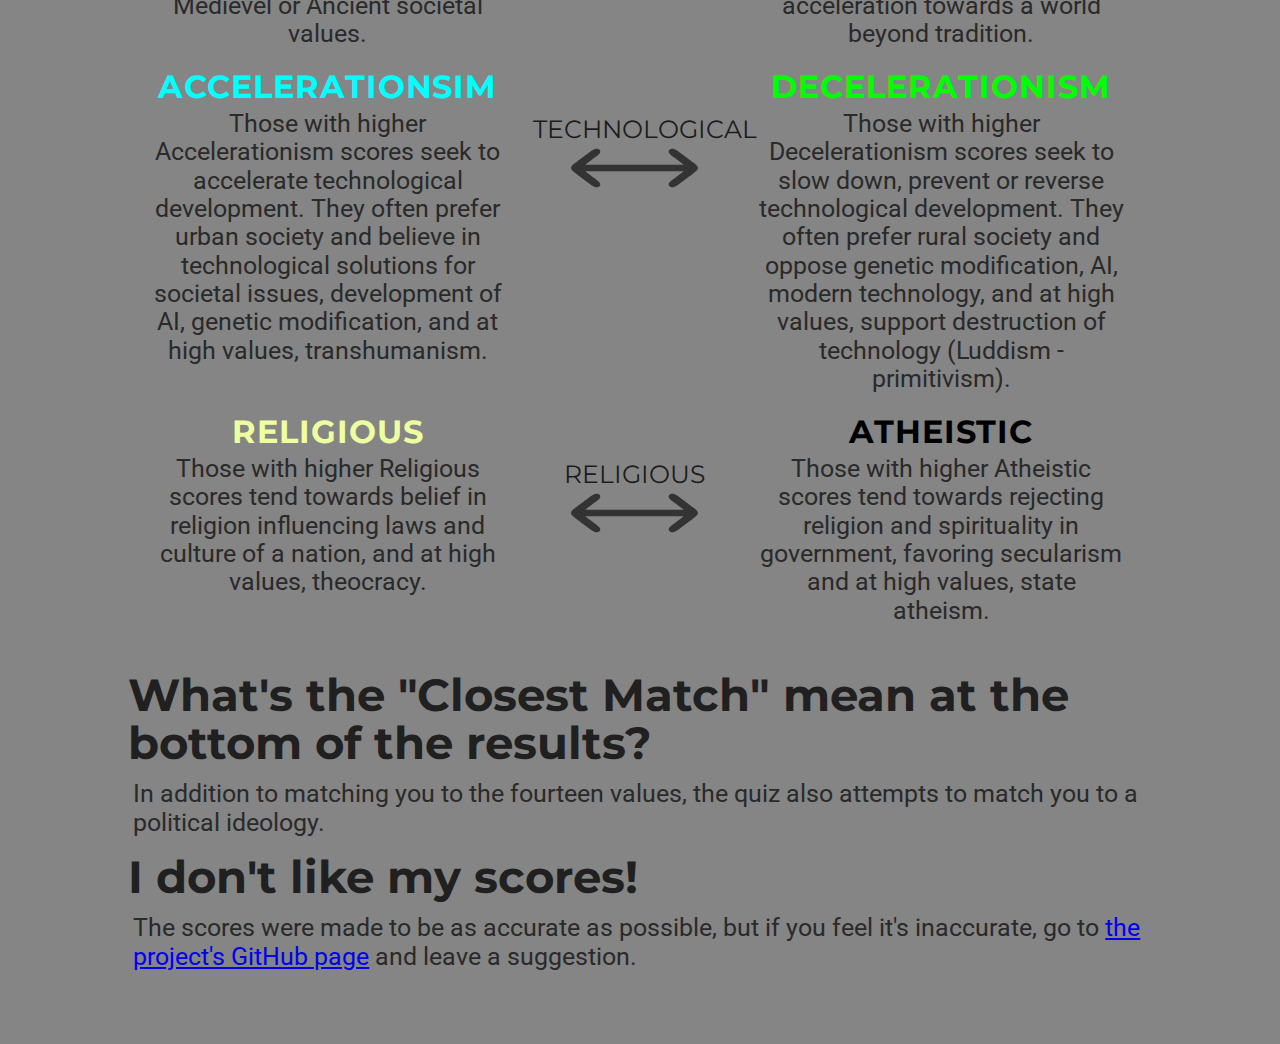
==== commit 6806512f: "changed colors" ====
--- a/index.html
+++ b/index.html
@@ -143,7 +143,7 @@
         </div>
         <div class="spacer">
             <div class="explanation_blurb_left">
-                <p class="value"><b style="color:#910091;">TRADITIONALISM</b></p>
+                <p class="value"><b style="color:#60bba0;">TRADITIONALISM</b></p>
                 <p class="blurb-text">
                     Those with higher Traditionalism scores believe in traditional values and strict adherence to a
                     moral code. Though not always, they are usually religious, and support the status quo or the status
@@ -155,7 +155,7 @@
                 <img class="arrow" src="double_arrow.svg"></img>
             </div>
             <div class="explanation_blurb_right">
-                <p class="value"><b style="color:#ff00ff;">PROGRESSIVISM</b></p>
+                <p class="value"><b style="color:#ff00bb;">PROGRESSIVISM</b></p>
                 <p class="blurb-text">
                     Those with higher Progressivism scores believe in social change. Though not always, they are usually
                     secular or atheist, and believe in social equality and things like drugs decriminalization or
--- a/style.css
+++ b/style.css
@@ -270,12 +270,12 @@
     border-right-style: solid;
 }
 div.progress {
-    background-color: #ff00ff;
+    background-color: #ff00bb;
     text-align: right;
     border-left-style: solid;
 }
 div.tradition {
-    background-color: #910091;
+    background-color: #60bba0;
     text-align: left;
     border-right-style: solid;
 }
